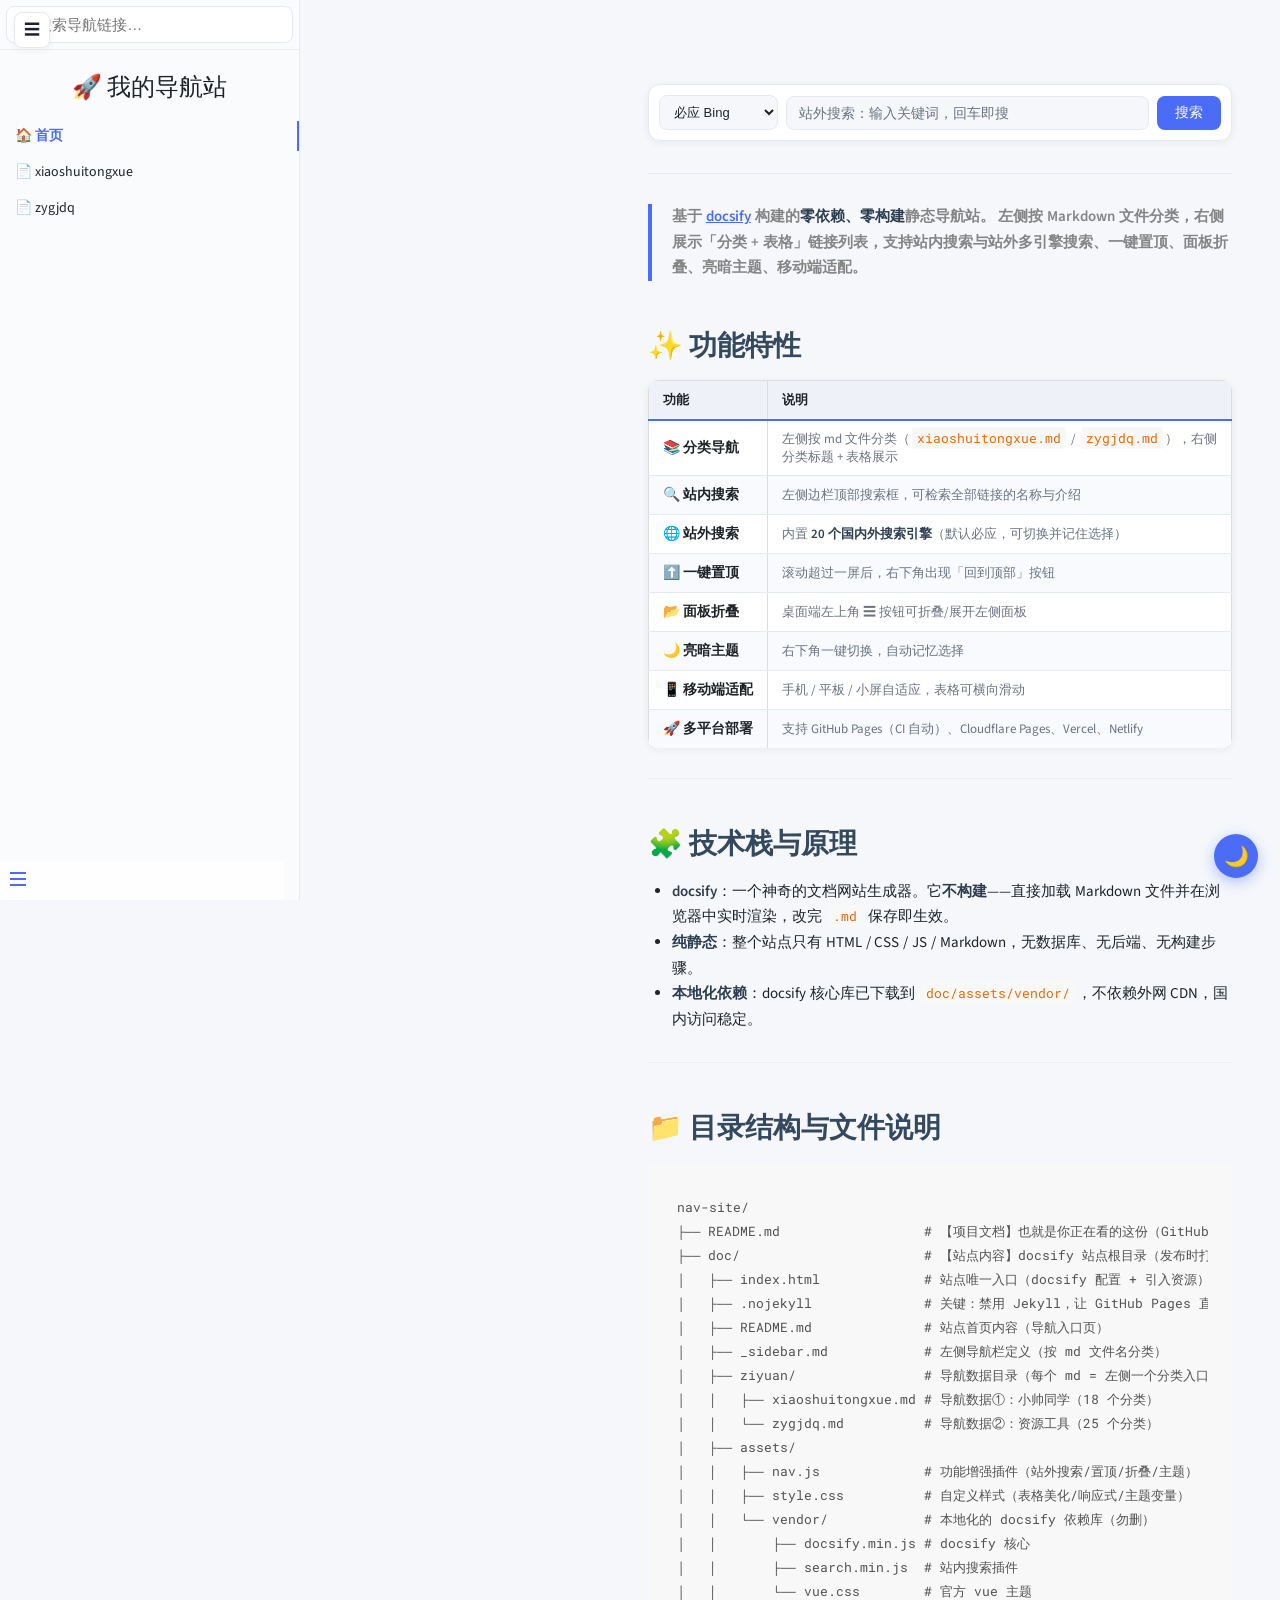
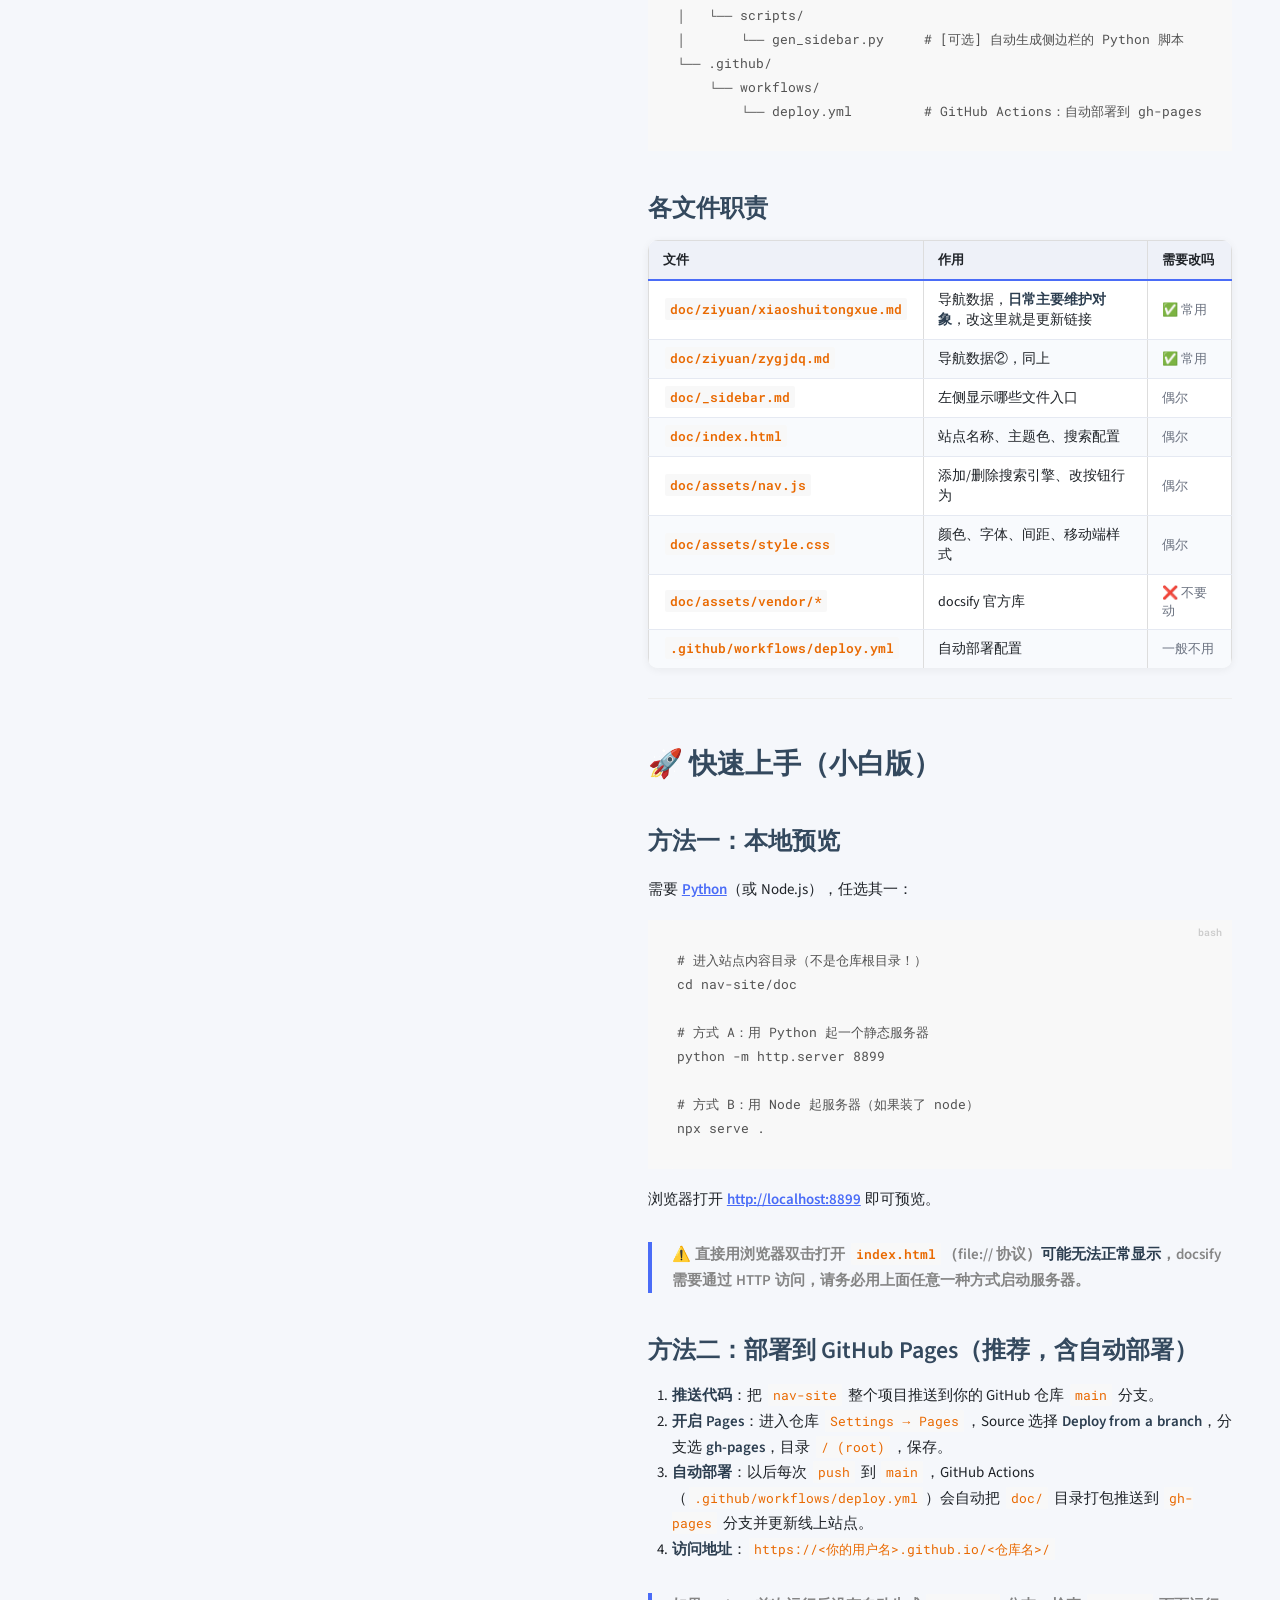
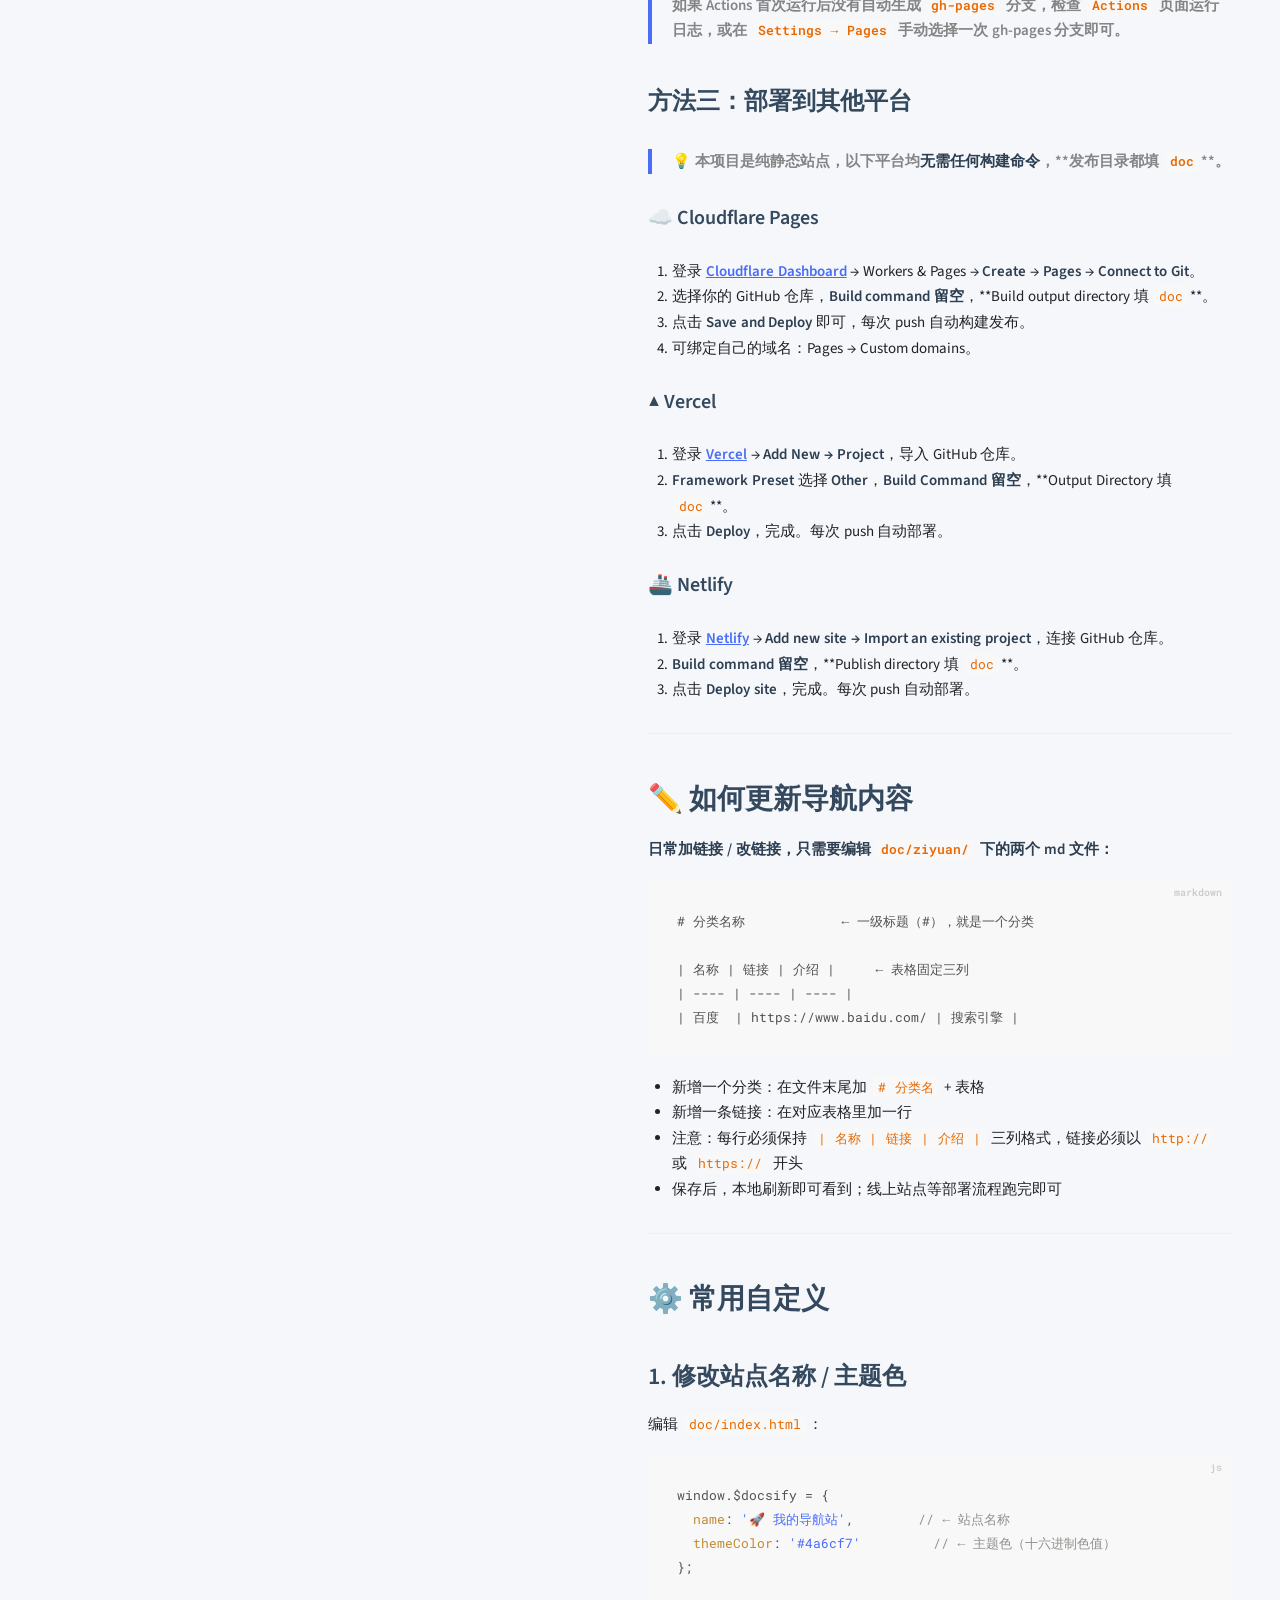
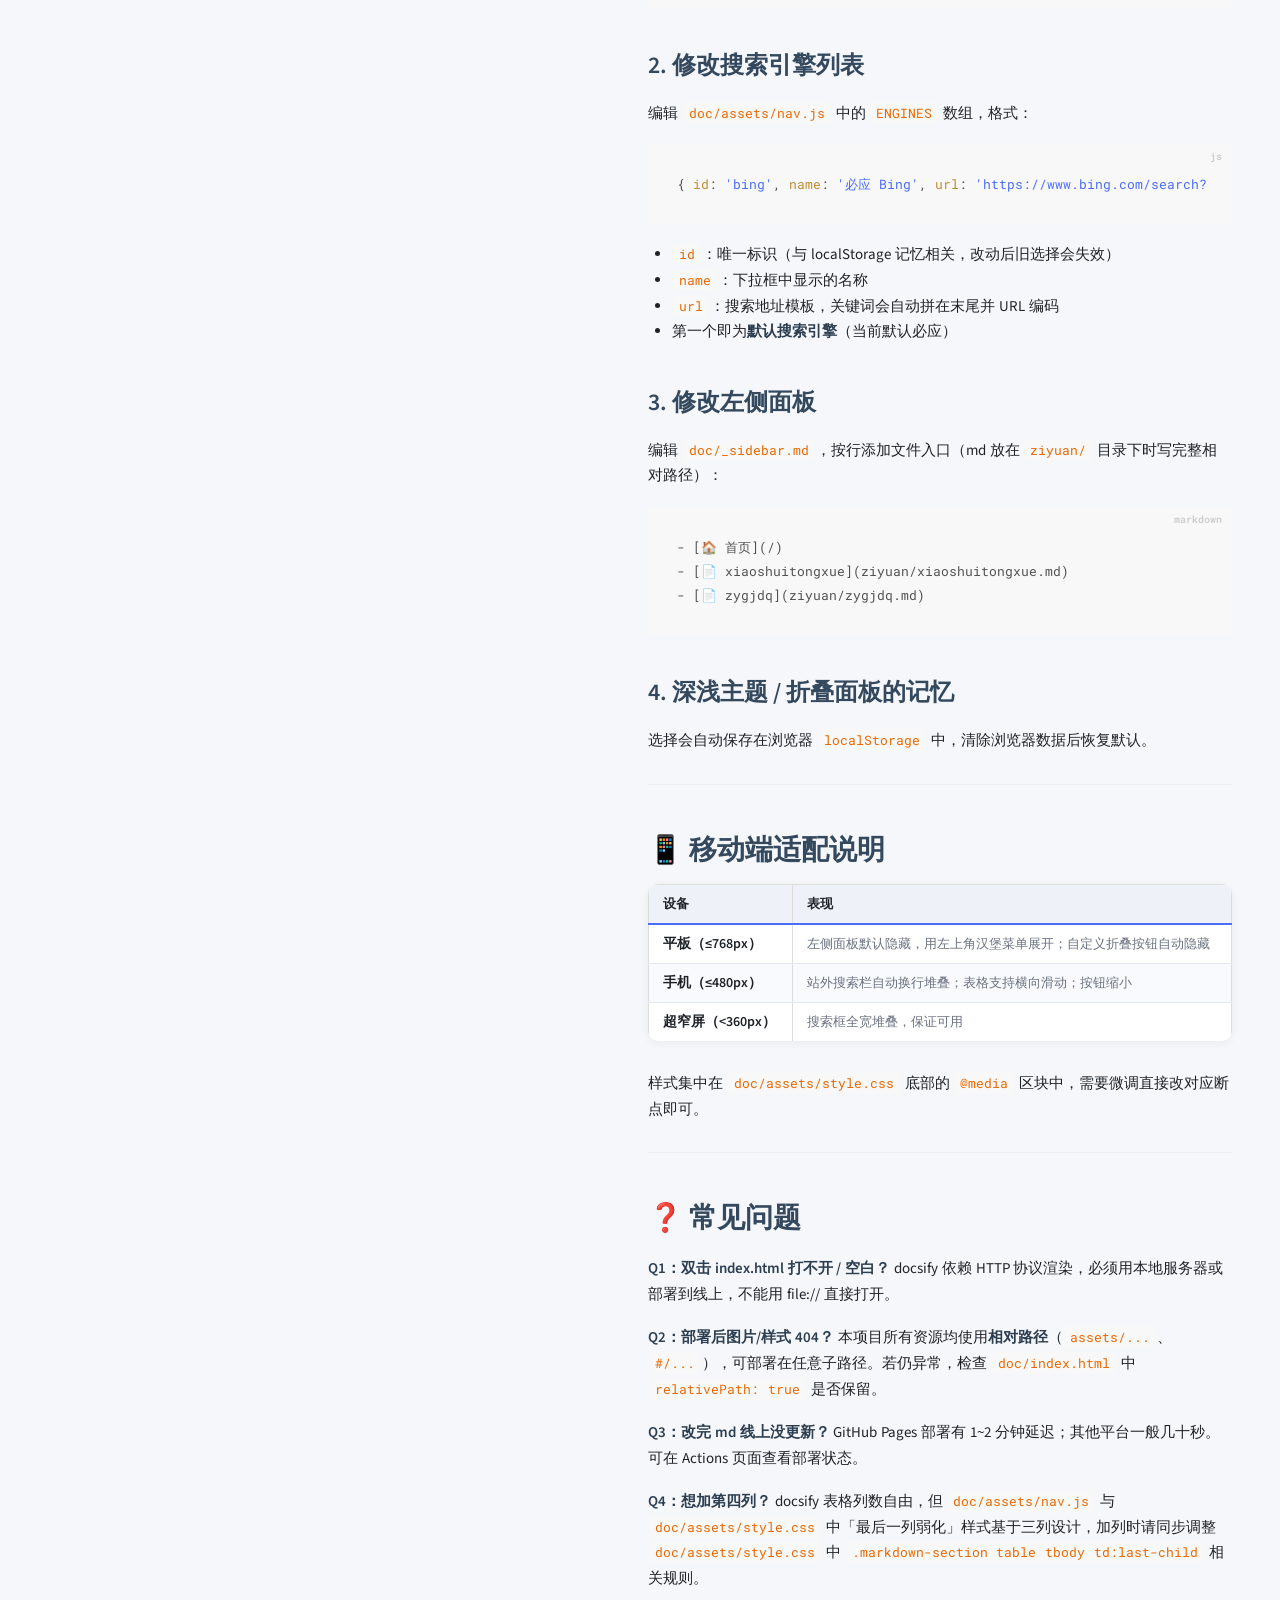
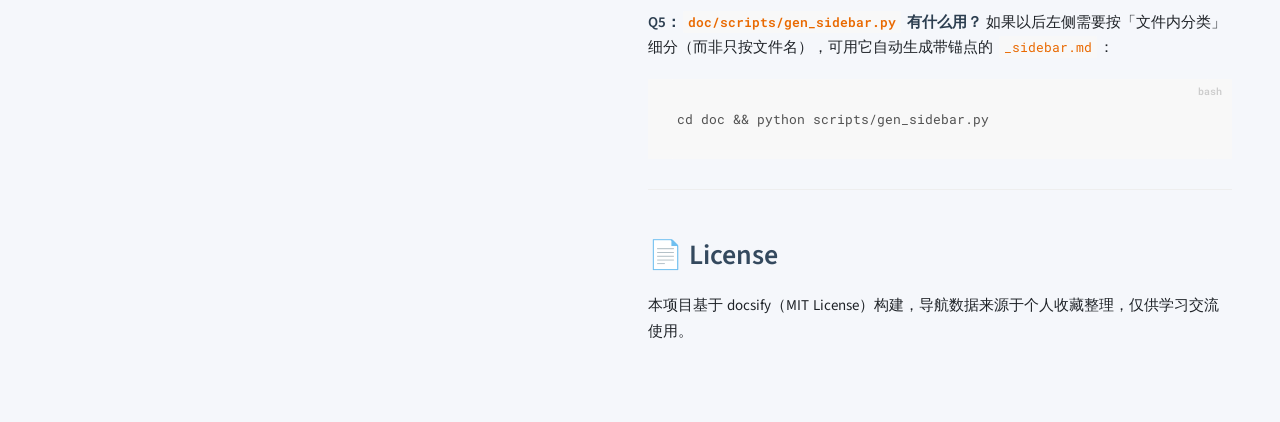
==== doc/index.html @ 4bfcdda1 "fix: relativePath 改为 false，修复侧栏链接在子目录页被叠加为 ziyuan/ziyuan 的路由 bug" ====
<!DOCTYPE html>
<html lang="zh-CN">
<head>
  <meta charset="UTF-8">
  <meta name="viewport" content="width=device-width, initial-scale=1.0">
  <meta name="description" content="我的导航站 - 聚合常用网站、工具、资源导航">
  <title>我的导航站</title>
  <!-- 主题（本地化，避免 CDN 网络问题） -->
  <link rel="stylesheet" href="assets/vendor/vue.css">
  <link rel="stylesheet" href="assets/style.css">
</head>
<body>
  <div id="app">加载中…</div>

  <script>
    window.$docsify = {
      // 站点信息
      name: '🚀 我的导航站',
      nameLink: '#/',
      maxLevel: 4,
      subMaxLevel: 0,
      sidebarDisplayLevel: 1,
      loadSidebar: true,
      auto2top: true,
      themeColor: '#4a6cf7',
      // 相对路径：false = 侧栏/正文里的相对链接始终基于站点根解析
      // （设为 true 会导致从子目录页再点链接时路径叠加，例如 ziyuan/ziyuan/...）
      relativePath: false,
      // 搜索
      search: {
        placeholder: '🔍 搜索导航链接…',
        noData: '没有找到相关链接',
        depth: 6,
        maxAge: 86400000,
        paths: 'auto',
        namespace: 'nav-search'
      },
      // 外链一律新窗口打开
      externalLinkTarget: '_blank',
      externalLinkRel: 'noopener'
    };
  </script>

  <!-- 导航增强插件：必须在 docsify 实例化之前注册 -->
  <script src="assets/nav.js"></script>

  <!-- docsify 核心（本地化） -->
  <script src="assets/vendor/docsify.min.js"></script>
  <!-- 插件 -->
  <script src="assets/vendor/search.min.js"></script>
</body>
</html>
---- doc/assets/vendor/vue.css ----
@import url("https://fonts.googleapis.com/css?family=Roboto+Mono|Source+Sans+Pro:300,400,600");*{-webkit-font-smoothing:antialiased;-webkit-overflow-scrolling:touch;-webkit-tap-highlight-color:rgba(0,0,0,0);-webkit-text-size-adjust:none;-webkit-touch-callout:none;box-sizing:border-box}body:not(.ready){overflow:hidden}body:not(.ready) .app-nav,body:not(.ready)>nav,body:not(.ready) [data-cloak]{display:none}div#app{font-size:30px;font-weight:lighter;margin:40vh auto;text-align:center}div#app:empty:before{content:"Loading..."}img.emoji{height:1.2em}img.emoji,span.emoji{vertical-align:middle}span.emoji{font-family:Apple Color Emoji,Segoe UI Emoji,Segoe UI Symbol,Noto Color Emoji;font-size:1.2em}.progress{background-color:#42b983;background-color:var(--theme-color,#42b983);height:2px;left:0;position:fixed;right:0;top:0;transition:width .2s,opacity .4s;width:0;z-index:999999}.search .search-keyword,.search a:hover{color:#42b983;color:var(--theme-color,#42b983)}.search .search-keyword{font-style:normal;font-weight:700}body,html{height:100%}body{-moz-osx-font-smoothing:grayscale;-webkit-font-smoothing:antialiased;color:#34495e;font-family:Source Sans Pro,Helvetica Neue,Arial,sans-serif;font-size:15px;letter-spacing:0;margin:0;overflow-x:hidden}img{max-width:100%}a[disabled]{cursor:not-allowed;opacity:.6}kbd{border:1px solid #ccc;border-radius:3px;display:inline-block;font-size:12px!important;line-height:12px;margin-bottom:3px;padding:3px 5px;vertical-align:middle}li input[type=checkbox]{margin:0 .2em .25em 0;vertical-align:middle}.app-nav{margin:25px 60px 0 0;position:absolute;right:0;text-align:right;z-index:10}.app-nav.no-badge{margin-right:25px}.app-nav p{margin:0}.app-nav>a{margin:0 1rem;padding:5px 0}.app-nav li,.app-nav ul{display:inline-block;list-style:none;margin:0}.app-nav a{color:inherit;font-size:16px;text-decoration:none;transition:color .3s}.app-nav a.active,.app-nav a:hover{color:#42b983;color:var(--theme-color,#42b983)}.app-nav a.active{border-bottom:2px solid #42b983;border-bottom:2px solid var(--theme-color,#42b983)}.app-nav li{display:inline-block;margin:0 1rem;padding:5px 0;position:relative;cursor:pointer}.app-nav li ul{background-color:#fff;border:1px solid;border-color:#ddd #ddd #ccc;border-radius:4px;box-sizing:border-box;display:none;max-height:calc(100vh - 61px);overflow-y:auto;padding:10px 0;position:absolute;right:-15px;text-align:left;top:100%;white-space:nowrap}.app-nav li ul li{display:block;font-size:14px;line-height:1rem;margin:8px 14px;white-space:nowrap}.app-nav li ul a{display:block;font-size:inherit;margin:0;padding:0}.app-nav li ul a.active{border-bottom:0}.app-nav li:hover ul{display:block}.github-corner{border-bottom:0;position:fixed;right:0;text-decoration:none;top:0;z-index:1}.github-corner:hover .octo-arm{animation:octocat-wave .56s ease-in-out}.github-corner svg{color:#fff;fill:#42b983;fill:var(--theme-color,#42b983);height:80px;width:80px}main{display:block;position:relative;width:100vw;height:100%;z-index:0}main.hidden{display:none}.anchor{display:inline-block;text-decoration:none;transition:all .3s}.anchor span{color:#34495e}.anchor:hover{text-decoration:underline}.sidebar{border-right:1px solid rgba(0,0,0,.07);overflow-y:auto;padding:40px 0 0;position:absolute;top:0;bottom:0;left:0;transition:transform .25s ease-out;width:300px;z-index:20}.sidebar>h1{margin:0 auto 1rem;font-size:1.5rem;font-weight:300;text-align:center}.sidebar>h1 a{color:inherit;text-decoration:none}.sidebar>h1 .app-nav{display:block;position:static}.sidebar .sidebar-nav{line-height:2em;padding-bottom:40px}.sidebar li.collapse .app-sub-sidebar{display:none}.sidebar ul{margin:0 0 0 15px;padding:0}.sidebar li>p{font-weight:700;margin:0}.sidebar ul,.sidebar ul li{list-style:none}.sidebar ul li a{border-bottom:none;display:block}.sidebar ul li ul{padding-left:20px}.sidebar::-webkit-scrollbar{width:4px}.sidebar::-webkit-scrollbar-thumb{background:transparent;border-radius:4px}.sidebar:hover::-webkit-scrollbar-thumb{background:hsla(0,0%,53.3%,.4)}.sidebar:hover::-webkit-scrollbar-track{background:hsla(0,0%,53.3%,.1)}.sidebar-toggle{background-color:transparent;background-color:hsla(0,0%,100%,.8);border:0;outline:none;padding:10px;position:absolute;bottom:0;left:0;text-align:center;transition:opacity .3s;width:284px;z-index:30;cursor:pointer}.sidebar-toggle:hover .sidebar-toggle-button{opacity:.4}.sidebar-toggle span{background-color:#42b983;background-color:var(--theme-color,#42b983);display:block;margin-bottom:4px;width:16px;height:2px}body.sticky .sidebar,body.sticky .sidebar-toggle{position:fixed}.content{padding-top:60px;position:absolute;top:0;right:0;bottom:0;left:300px;transition:left .25s ease}.markdown-section{margin:0 auto;max-width:80%;padding:30px 15px 40px;position:relative}.markdown-section>*{box-sizing:border-box;font-size:inherit}.markdown-section>:first-child{margin-top:0!important}.markdown-section hr{border:none;border-bottom:1px solid #eee;margin:2em 0}.markdown-section iframe{border:1px solid #eee;width:1px;min-width:100%}.markdown-section table{border-collapse:collapse;border-spacing:0;display:block;margin-bottom:1rem;overflow:auto;width:100%}.markdown-section th{font-weight:700}.markdown-section td,.markdown-section th{border:1px solid #ddd;padding:6px 13px}.markdown-section tr{border-top:1px solid #ccc}.markdown-section p.tip,.markdown-section tr:nth-child(2n){background-color:#f8f8f8}.markdown-section p.tip{border-bottom-right-radius:2px;border-left:4px solid #f66;border-top-right-radius:2px;margin:2em 0;padding:12px 24px 12px 30px;position:relative}.markdown-section p.tip:before{background-color:#f66;border-radius:100%;color:#fff;content:"!";font-family:Dosis,Source Sans Pro,Helvetica Neue,Arial,sans-serif;font-size:14px;font-weight:700;left:-12px;line-height:20px;position:absolute;height:20px;width:20px;text-align:center;top:14px}.markdown-section p.tip code{background-color:#efefef}.markdown-section p.tip em{color:#34495e}.markdown-section p.warn{background:rgba(66,185,131,.1);border-radius:2px;padding:1rem}.markdown-section ul.task-list>li{list-style-type:none}body.close .sidebar{transform:translateX(-300px)}body.close .sidebar-toggle{width:auto}body.close .content{left:0}@media print{.app-nav,.github-corner,.sidebar,.sidebar-toggle{display:none}}@media screen and (max-width:768px){.github-corner,.sidebar,.sidebar-toggle{position:fixed}.app-nav{margin-top:16px}.app-nav li ul{top:30px}main{height:auto;min-height:100vh;overflow-x:hidden}.sidebar{left:-300px;transition:transform .25s ease-out}.content{left:0;max-width:100vw;position:static;padding-top:20px;transition:transform .25s ease}.app-nav,.github-corner{transition:transform .25s ease-out}.sidebar-toggle{background-color:transparent;width:auto;padding:30px 30px 10px 10px}body.close .sidebar{transform:translateX(300px)}body.close .sidebar-toggle{background-color:hsla(0,0%,100%,.8);transition:background-color 1s;width:284px;padding:10px}body.close .content{transform:translateX(300px)}body.close .app-nav,body.close .github-corner{display:none}.github-corner:hover .octo-arm{animation:none}.github-corner .octo-arm{animation:octocat-wave .56s ease-in-out}}@keyframes octocat-wave{0%,to{transform:rotate(0)}20%,60%{transform:rotate(-25deg)}40%,80%{transform:rotate(10deg)}}section.cover{position:relative;align-items:center;background-position:50%;background-repeat:no-repeat;background-size:cover;min-height:100vh;width:100%;display:none}section.cover.show{display:flex}section.cover.has-mask .mask{background-color:#fff;opacity:.8;position:absolute;top:0;bottom:0;width:100%}section.cover .cover-main{flex:1;margin:0 16px;text-align:center;position:relative}section.cover a{color:inherit}section.cover a,section.cover a:hover{text-decoration:none}section.cover p{line-height:1.5rem;margin:1em 0}section.cover h1{color:inherit;font-size:2.5rem;font-weight:300;margin:.625rem 0 2.5rem;position:relative;text-align:center}section.cover h1 a{display:block}section.cover h1 small{bottom:-.4375rem;font-size:1rem;position:absolute}section.cover blockquote{font-size:1.5rem;text-align:center}section.cover ul{line-height:1.8;list-style-type:none;margin:1em auto;max-width:500px;padding:0}section.cover .cover-main>p:last-child a{border-radius:2rem;border:1px solid #42b983;border-color:var(--theme-color,#42b983);box-sizing:border-box;color:#42b983;color:var(--theme-color,#42b983);display:inline-block;font-size:1.05rem;letter-spacing:.1rem;margin:.5rem 1rem;padding:.75em 2rem;text-decoration:none;transition:all .15s ease}section.cover .cover-main>p:last-child a:last-child{background-color:#42b983;background-color:var(--theme-color,#42b983);color:#fff}section.cover .cover-main>p:last-child a:last-child:hover{color:inherit;opacity:.8}section.cover .cover-main>p:last-child a:hover{color:inherit}section.cover blockquote>p>a{border-bottom:2px solid #42b983;border-bottom:2px solid var(--theme-color,#42b983);transition:color .3s}section.cover blockquote>p>a:hover{color:#42b983;color:var(--theme-color,#42b983)}.sidebar,body{background-color:#fff}.sidebar{color:#364149}.sidebar li{margin:6px 0}.sidebar ul li a{color:#505d6b;font-size:14px;font-weight:400;overflow:hidden;text-decoration:none;text-overflow:ellipsis;white-space:nowrap}.sidebar ul li a:hover{text-decoration:underline}.sidebar ul li ul{padding:0}.sidebar ul li.active>a{border-right:2px solid;color:#42b983;color:var(--theme-color,#42b983);font-weight:600}.app-sub-sidebar li:before{content:"-";padding-right:4px;float:left}.markdown-section h1,.markdown-section h2,.markdown-section h3,.markdown-section h4,.markdown-section strong{color:#2c3e50;font-weight:600}.markdown-section a{color:#42b983;color:var(--theme-color,#42b983);font-weight:600}.markdown-section h1{font-size:2rem;margin:0 0 1rem}.markdown-section h2{font-size:1.75rem;margin:45px 0 .8rem}.markdown-section h3{font-size:1.5rem;margin:40px 0 .6rem}.markdown-section h4{font-size:1.25rem}.markdown-section h5{font-size:1rem}.markdown-section h6{color:#777;font-size:1rem}.markdown-section figure,.markdown-section p{margin:1.2em 0}.markdown-section ol,.markdown-section p,.markdown-section ul{line-height:1.6rem;word-spacing:.05rem}.markdown-section ol,.markdown-section ul{padding-left:1.5rem}.markdown-section blockquote{border-left:4px solid #42b983;border-left:4px solid var(--theme-color,#42b983);color:#858585;margin:2em 0;padding-left:20px}.markdown-section blockquote p{font-weight:600;margin-left:0}.markdown-section iframe{margin:1em 0}.markdown-section em{color:#7f8c8d}.markdown-section code,.markdown-section output:after,.markdown-section pre{font-family:Roboto Mono,Monaco,courier,monospace}.markdown-section code,.markdown-section pre{background-color:#f8f8f8}.markdown-section output,.markdown-section pre{margin:1.2em 0;position:relative}.markdown-section output,.markdown-section pre>code{border-radius:2px;display:block}.markdown-section output:after,.markdown-section pre>code{-moz-osx-font-smoothing:initial;-webkit-font-smoothing:initial}.markdown-section code{border-radius:2px;color:#e96900;margin:0 2px;padding:3px 5px;white-space:pre-wrap}.markdown-section>:not(h1):not(h2):not(h3):not(h4):not(h5):not(h6) code{font-size:.8rem}.markdown-section pre{padding:0 1.4rem;line-height:1.5rem;overflow:auto;word-wrap:normal}.markdown-section pre>code{color:#525252;font-size:.8rem;padding:2.2em 5px;line-height:inherit;margin:0 2px;max-width:inherit;overflow:inherit;white-space:inherit}.markdown-section output{padding:1.7rem 1.4rem;border:1px dotted #ccc}.markdown-section output>:first-child{margin-top:0}.markdown-section output>:last-child{margin-bottom:0}.markdown-section code:after,.markdown-section code:before,.markdown-section output:after,.markdown-section output:before{letter-spacing:.05rem}.markdown-section output:after,.markdown-section pre:after{color:#ccc;font-size:.6rem;font-weight:600;height:15px;line-height:15px;padding:5px 10px 0;position:absolute;right:0;text-align:right;top:0;content:attr(data-lang)}.token.cdata,.token.comment,.token.doctype,.token.prolog{color:#8e908c}.token.namespace{opacity:.7}.token.boolean,.token.number{color:#c76b29}.token.punctuation{color:#525252}.token.property{color:#c08b30}.token.tag{color:#2973b7}.token.string{color:#42b983;color:var(--theme-color,#42b983)}.token.selector{color:#6679cc}.token.attr-name{color:#2973b7}.language-css .token.string,.style .token.string,.token.entity,.token.url{color:#22a2c9}.token.attr-value,.token.control,.token.directive,.token.unit{color:#42b983;color:var(--theme-color,#42b983)}.token.function,.token.keyword{color:#e96900}.token.atrule,.token.regex,.token.statement{color:#22a2c9}.token.placeholder,.token.variable{color:#3d8fd1}.token.deleted{text-decoration:line-through}.token.inserted{border-bottom:1px dotted #202746;text-decoration:none}.token.italic{font-style:italic}.token.bold,.token.important{font-weight:700}.token.important{color:#c94922}.token.entity{cursor:help}code .token{-moz-osx-font-smoothing:initial;-webkit-font-smoothing:initial;min-height:1.5rem;position:relative;left:auto}
---- doc/assets/style.css ----
/* ============================================
 * 我的导航站 - 自定义样式
 * 覆盖 docsify vue 主题：表格美化 / 站外搜索栏 / 置顶按钮 /
 * 侧边栏折叠 / 分类标题 / 亮暗主题 / 移动端适配
 * ============================================ */

/* ---------- 主题变量 ---------- */
:root {
  --nav-bg: #f5f7fb;
  --nav-card-bg: #ffffff;
  --nav-card-border: #e5e9f2;
  --nav-text: #1f2328;
  --nav-muted: #6b7280;
  --nav-accent: #4a6cf7;
  --nav-accent-soft: rgba(74, 108, 247, 0.08);
  --nav-head-bg: #eef1f8;
  --nav-stripe: #f8fafd;
  --nav-shadow: 0 2px 8px rgba(31, 35, 40, 0.06);
  --nav-sidebar-bg: #fafbfd;
  --sidebar-width: 300px;
}

body.nav-dark {
  --nav-bg: #101218;
  --nav-card-bg: #1a1e29;
  --nav-card-border: #2a3040;
  --nav-text: #e6e8ee;
  --nav-muted: #9aa1b2;
  --nav-accent: #6d8bff;
  --nav-accent-soft: rgba(109, 139, 255, 0.12);
  --nav-head-bg: #232838;
  --nav-stripe: #161a24;
  --nav-shadow: 0 2px 8px rgba(0, 0, 0, 0.3);
  --nav-sidebar-bg: #12141c;
}

/* ---------- 全局背景 ---------- */
body {
  background: var(--nav-bg);
  color: var(--nav-text);
  transition: background 0.25s ease, color 0.25s ease;
}
.sidebar {
  background: var(--nav-sidebar-bg);
  border-right: 1px solid var(--nav-card-border);
  width: var(--sidebar-width);
  transition: transform 0.25s ease;
}
.sidebar .app-name-link,
.sidebar ul li a,
.sidebar ul li a:hover {
  color: var(--nav-text);
}
.sidebar ul li a.active {
  color: var(--nav-accent);
  border-right: 2px solid var(--nav-accent);
  background: var(--nav-accent-soft);
}

/* ---------- 侧边栏折叠（桌面端） ---------- */
body.nav-sb-closed .sidebar {
  transform: translateX(-100%);
}
body.nav-sb-closed .content {
  margin-left: 0 !important;
}
/* 折叠后内容区平滑过渡 */
.content {
  margin-left: var(--sidebar-width);
  transition: margin-left 0.25s ease;
}

/* ---------- 侧边栏折叠按钮（左上角悬浮） ---------- */
.sb-toggle {
  position: fixed;
  left: 14px;
  top: 12px;
  z-index: 1002;
  width: 36px;
  height: 36px;
  border: 1px solid var(--nav-card-border);
  border-radius: 8px;
  font-size: 16px;
  line-height: 1;
  cursor: pointer;
  background: var(--nav-card-bg);
  color: var(--nav-text);
  box-shadow: var(--nav-shadow);
  transition: background 0.18s ease, color 0.18s ease;
  display: flex;
  align-items: center;
  justify-content: center;
}
.sb-toggle:hover {
  background: var(--nav-accent);
  color: #fff;
}
/* 折叠时按钮贴到内容区左上角 */
body.nav-sb-closed .sb-toggle {
  left: 14px;
}

/* ---------- 内容区宽度 ---------- */
.markdown-section {
  max-width: 1100px !important;
  padding: 24px 48px 60px !important;
}
@media (max-width: 768px) {
  .markdown-section {
    padding: 70px 16px 60px !important;
  }
}

/* ---------- 站外搜索栏 ---------- */
.web-search {
  display: flex;
  gap: 8px;
  align-items: center;
  padding: 10px;
  margin: 0 0 22px;
  background: var(--nav-card-bg);
  border: 1px solid var(--nav-card-border);
  border-radius: 12px;
  box-shadow: var(--nav-shadow);
}
.ws-engine {
  flex: 0 0 auto;
  min-width: 110px;
  padding: 8px 10px;
  border: 1px solid var(--nav-card-border);
  border-radius: 8px;
  background: var(--nav-bg);
  color: var(--nav-text);
  font-size: 13px;
  cursor: pointer;
  outline: none;
}
.ws-engine:focus {
  border-color: var(--nav-accent);
}
.ws-input {
  flex: 1 1 auto;
  min-width: 0;
  padding: 8px 12px;
  border: 1px solid var(--nav-card-border);
  border-radius: 8px;
  background: var(--nav-bg);
  color: var(--nav-text);
  font-size: 14px;
  outline: none;
}
.ws-input::placeholder {
  color: var(--nav-muted);
}
.ws-input:focus {
  border-color: var(--nav-accent);
  box-shadow: 0 0 0 2px var(--nav-accent-soft);
}
.ws-btn {
  flex: 0 0 auto;
  padding: 8px 18px;
  border: none;
  border-radius: 8px;
  background: var(--nav-accent);
  color: #fff;
  font-size: 14px;
  cursor: pointer;
  transition: opacity 0.18s ease;
}
.ws-btn:hover {
  opacity: 0.88;
}

/* ---------- 悬浮按钮（置顶 + 主题） ---------- */
.fab-btn {
  position: fixed;
  right: 22px;
  z-index: 1000;
  width: 44px;
  height: 44px;
  border: none;
  border-radius: 50%;
  font-size: 20px;
  cursor: pointer;
  background: var(--nav-accent);
  color: #fff;
  box-shadow: 0 4px 14px rgba(74, 108, 247, 0.4);
  transition: transform 0.18s ease, box-shadow 0.18s ease, opacity 0.2s ease;
  display: flex;
  align-items: center;
  justify-content: center;
}
.fab-btn:hover {
  transform: scale(1.08);
}
/* 置顶按钮：滚动后才显示 */
.top-btn {
  bottom: 78px;
  opacity: 0;
  pointer-events: none;
  font-weight: 700;
}
.top-btn.show {
  opacity: 1;
  pointer-events: auto;
}
/* 主题按钮 */
.theme-toggle {
  bottom: 22px;
}

/* ---------- 分类标题 ---------- */
.cat-heading {
  position: relative;
  padding-left: 14px;
  margin-top: 44px;
  font-size: 1.4em;
  color: var(--nav-text);
  border-bottom: 1px solid var(--nav-card-border);
  padding-bottom: 10px;
}
.cat-heading:first-of-type {
  margin-top: 8px;
}
.cat-heading::before {
  content: '';
  position: absolute;
  left: 0;
  top: 6px;
  bottom: 14px;
  width: 4px;
  border-radius: 2px;
  background: var(--nav-accent);
}
.cat-heading .anchor {
  display: none;
}

/* ---------- 表格美化 ---------- */
.markdown-section table {
  display: table;
  width: 100%;
  border-collapse: collapse;
  border-radius: 10px;
  overflow: hidden;
  box-shadow: var(--nav-shadow);
  margin: 14px 0 30px;
  background: var(--nav-card-bg);
}
.markdown-section table thead th {
  background: var(--nav-head-bg);
  color: var(--nav-text);
  font-weight: 600;
  font-size: 13px;
  text-align: left;
  padding: 10px 14px;
  border-bottom: 2px solid var(--nav-accent);
  white-space: nowrap;
}
.markdown-section table tbody tr {
  transition: background 0.15s ease;
}
.markdown-section table tbody tr:nth-child(even) {
  background: var(--nav-stripe);
}
.markdown-section table tbody tr:hover {
  background: var(--nav-accent-soft);
}
.markdown-section table tbody td {
  padding: 9px 14px;
  font-size: 14px;
  color: var(--nav-text);
  border-bottom: 1px solid var(--nav-card-border);
  vertical-align: middle;
}
.markdown-section table tbody tr:last-child td {
  border-bottom: none;
}
.markdown-section table tbody td:first-child {
  font-weight: 600;
  white-space: nowrap;
}
.markdown-section table tbody td a {
  color: var(--nav-accent);
  text-decoration: none;
  word-break: break-all;
}
.markdown-section table tbody td a:hover {
  text-decoration: underline;
}
.markdown-section table tbody td:last-child {
  color: var(--nav-muted);
  font-size: 13px;
}

/* ---------- 搜索框主题适配 ---------- */
.search input {
  background: var(--nav-card-bg) !important;
  color: var(--nav-text) !important;
  border: 1px solid var(--nav-card-border) !important;
  border-radius: 8px !important;
}
.search .search-keyword {
  color: var(--nav-accent) !important;
}
.search p {
  color: var(--nav-text) !important;
}

/* ============================================
 * 移动端适配（平板 / 手机 / 小屏）
 * ============================================ */

/* 平板及以下：隐藏自定义折叠按钮，使用 docsify 自带菜单 */
@media (max-width: 768px) {
  .sb-toggle {
    display: none;
  }
  /* 确保 docsify 自带汉堡菜单可见 */
  .sidebar-toggle {
    display: flex !important;
    align-items: center;
    justify-content: center;
    z-index: 1002;
  }
  body.nav-sb-closed .content {
    margin-left: 0 !important;
  }
  .content {
    margin-left: 0 !important;
  }
  .sidebar {
    width: 260px !important;
  }
  /* 站外搜索栏紧凑布局 */
  .web-search {
    flex-wrap: wrap;
    padding: 8px;
  }
  .ws-engine {
    min-width: 96px;
    flex: 1 1 40%;
  }
  .ws-input {
    flex: 1 1 100%;
    order: 3;
  }
  .ws-btn {
    flex: 1 1 40%;
  }
  /* 表格允许横向滚动 */
  .markdown-section table {
    display: block;
    overflow-x: auto;
    white-space: nowrap;
    -webkit-overflow-scrolling: touch;
  }
}

/* 手机小屏 */
@media (max-width: 480px) {
  .fab-btn {
    width: 40px;
    height: 40px;
    font-size: 18px;
    right: 14px;
  }
  .top-btn {
    bottom: 68px;
  }
  .theme-toggle {
    bottom: 16px;
  }
  .markdown-section {
    padding: 64px 12px 60px !important;
  }
  .cat-heading {
    font-size: 1.2em;
    margin-top: 32px;
  }
  .markdown-section table tbody td,
  .markdown-section table thead th {
    padding: 8px 10px;
    font-size: 13px;
  }
}

/* 超窄屏（<360px）额外保护 */
@media (max-width: 359px) {
  .ws-engine {
    flex: 1 1 100%;
  }
  .ws-btn {
    flex: 1 1 100%;
  }
}
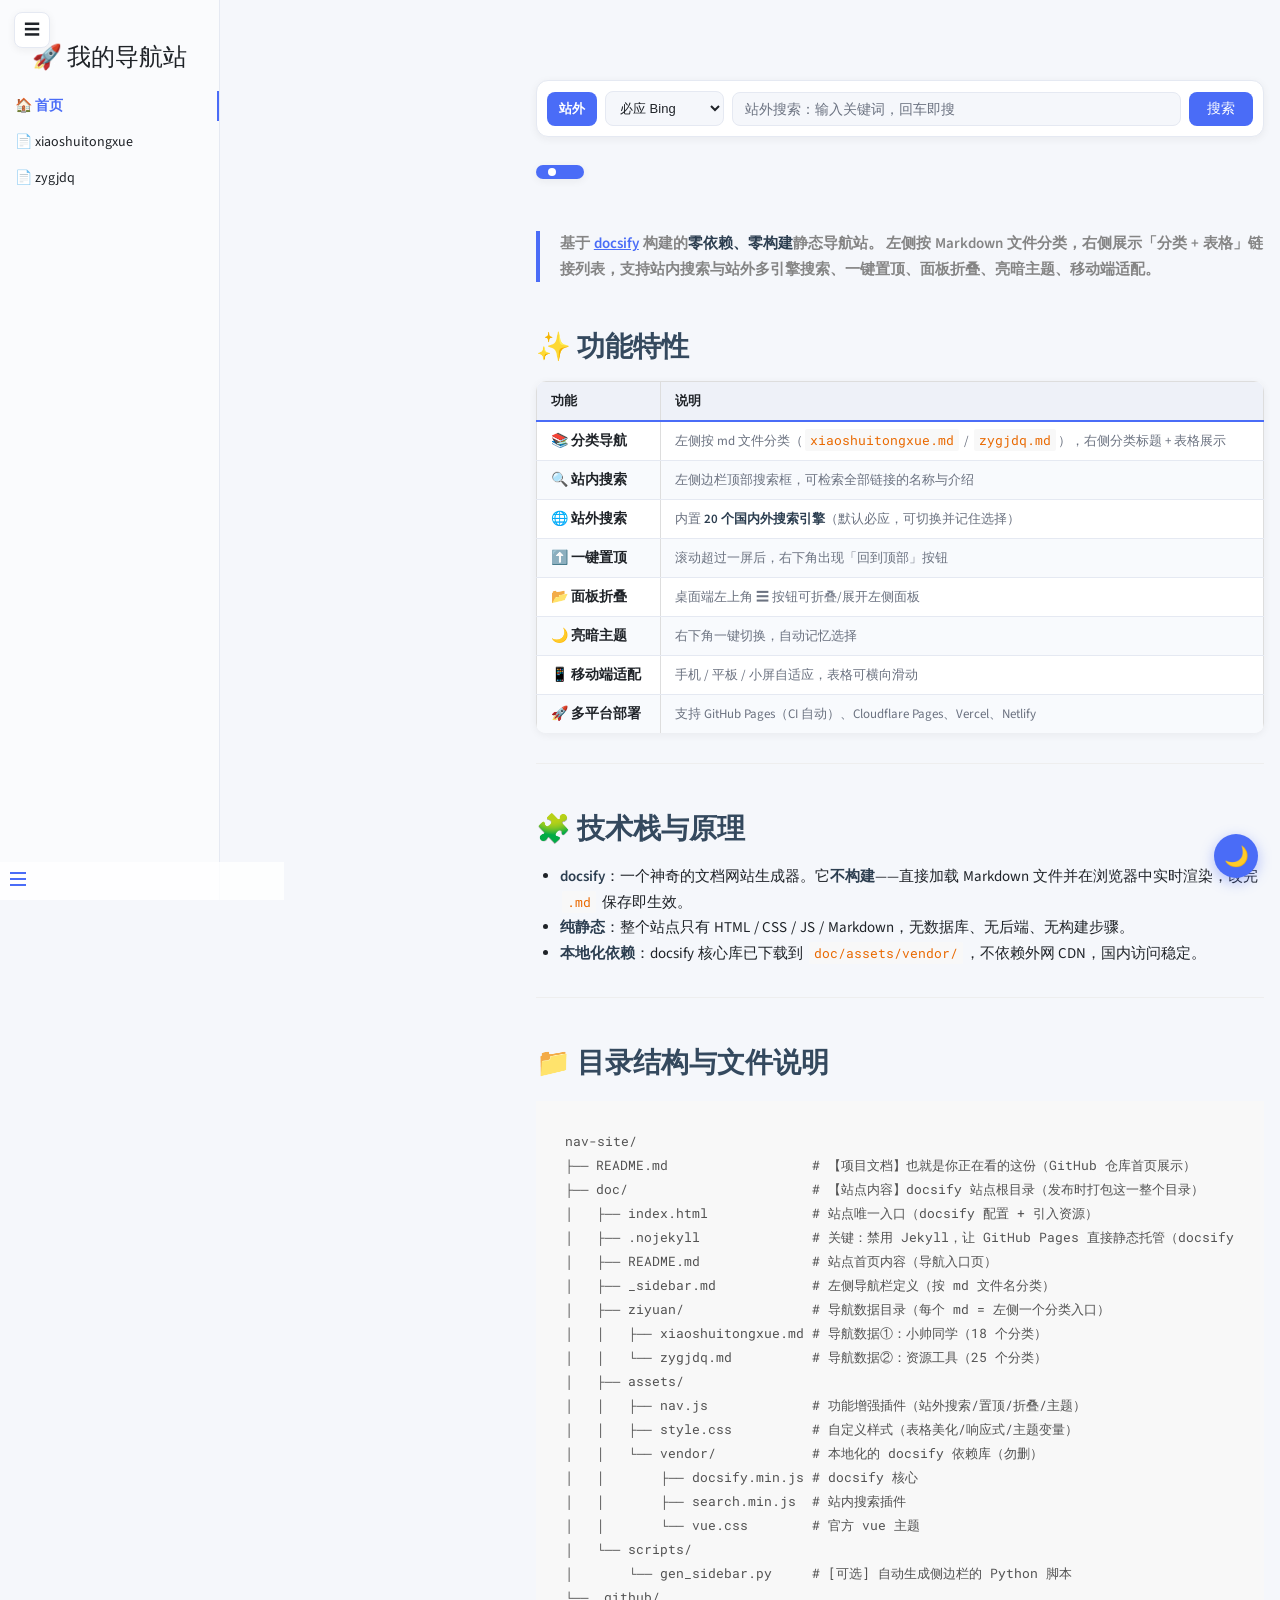
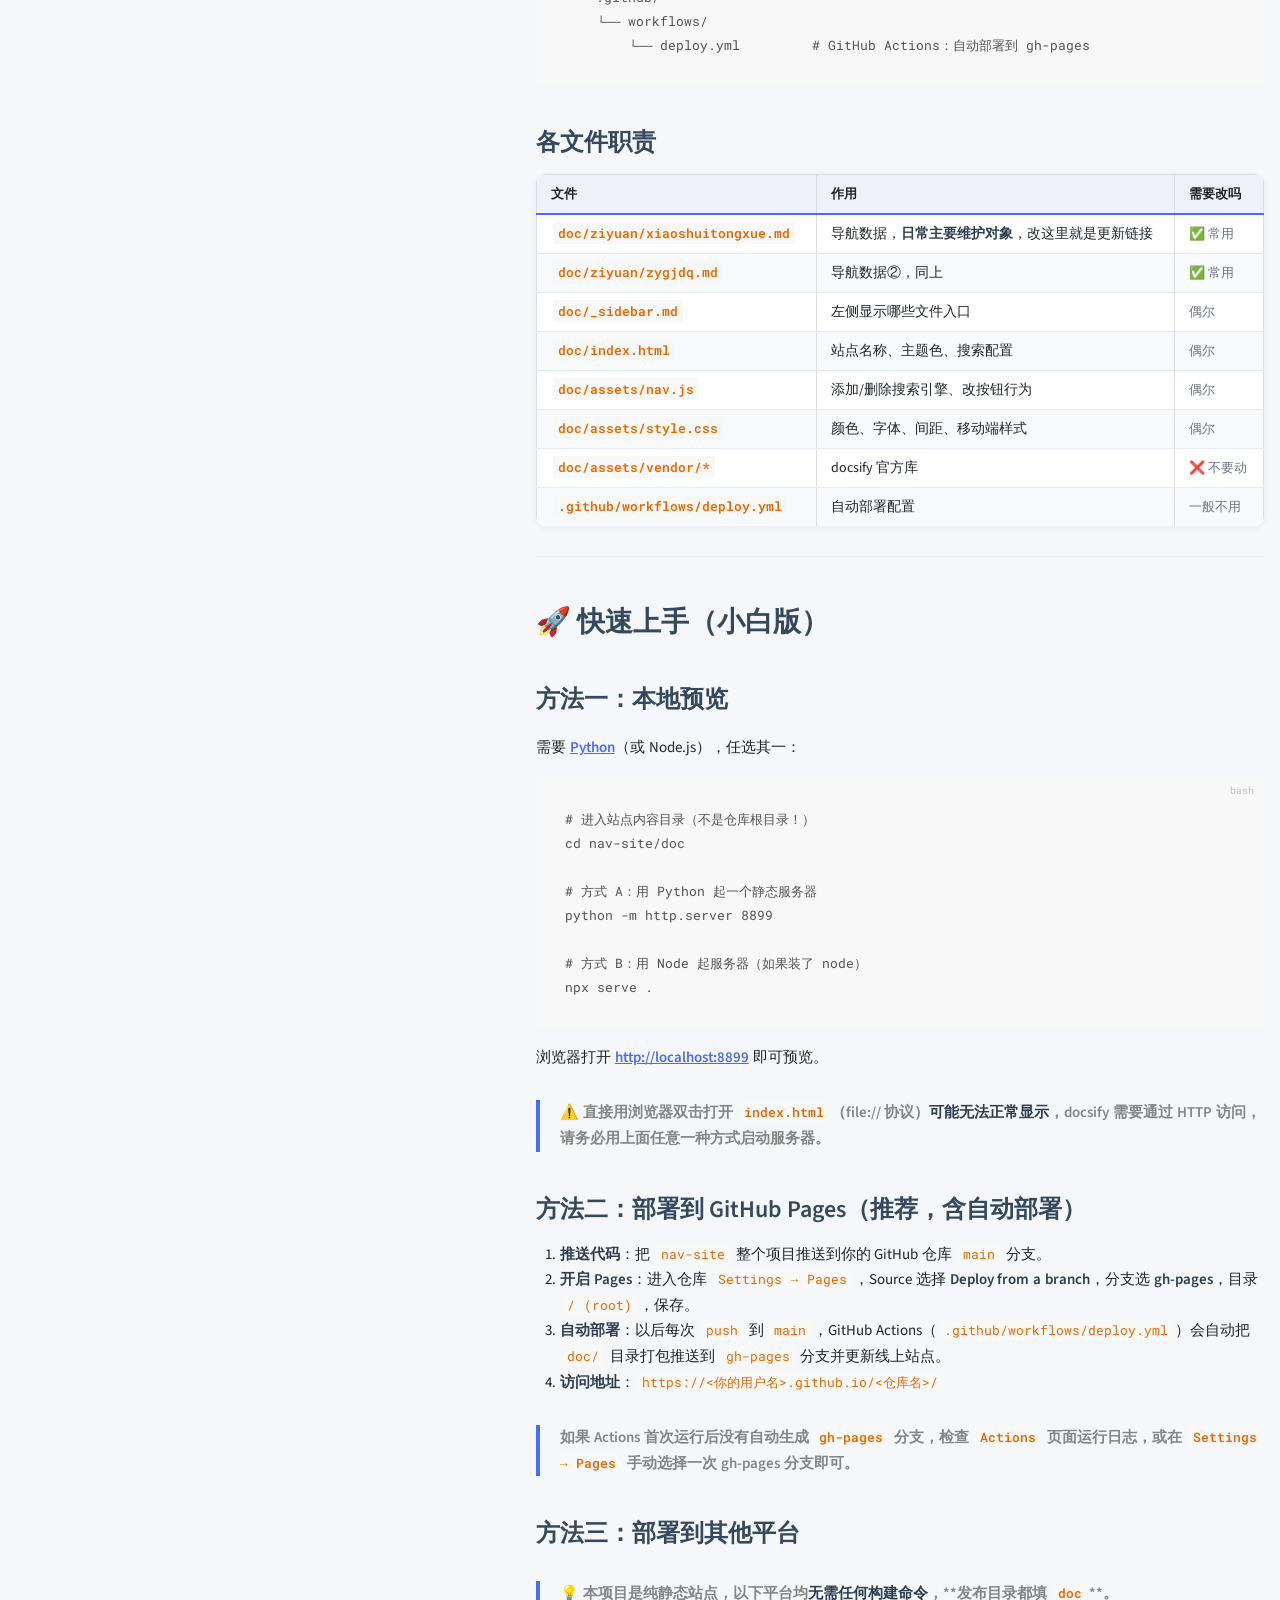
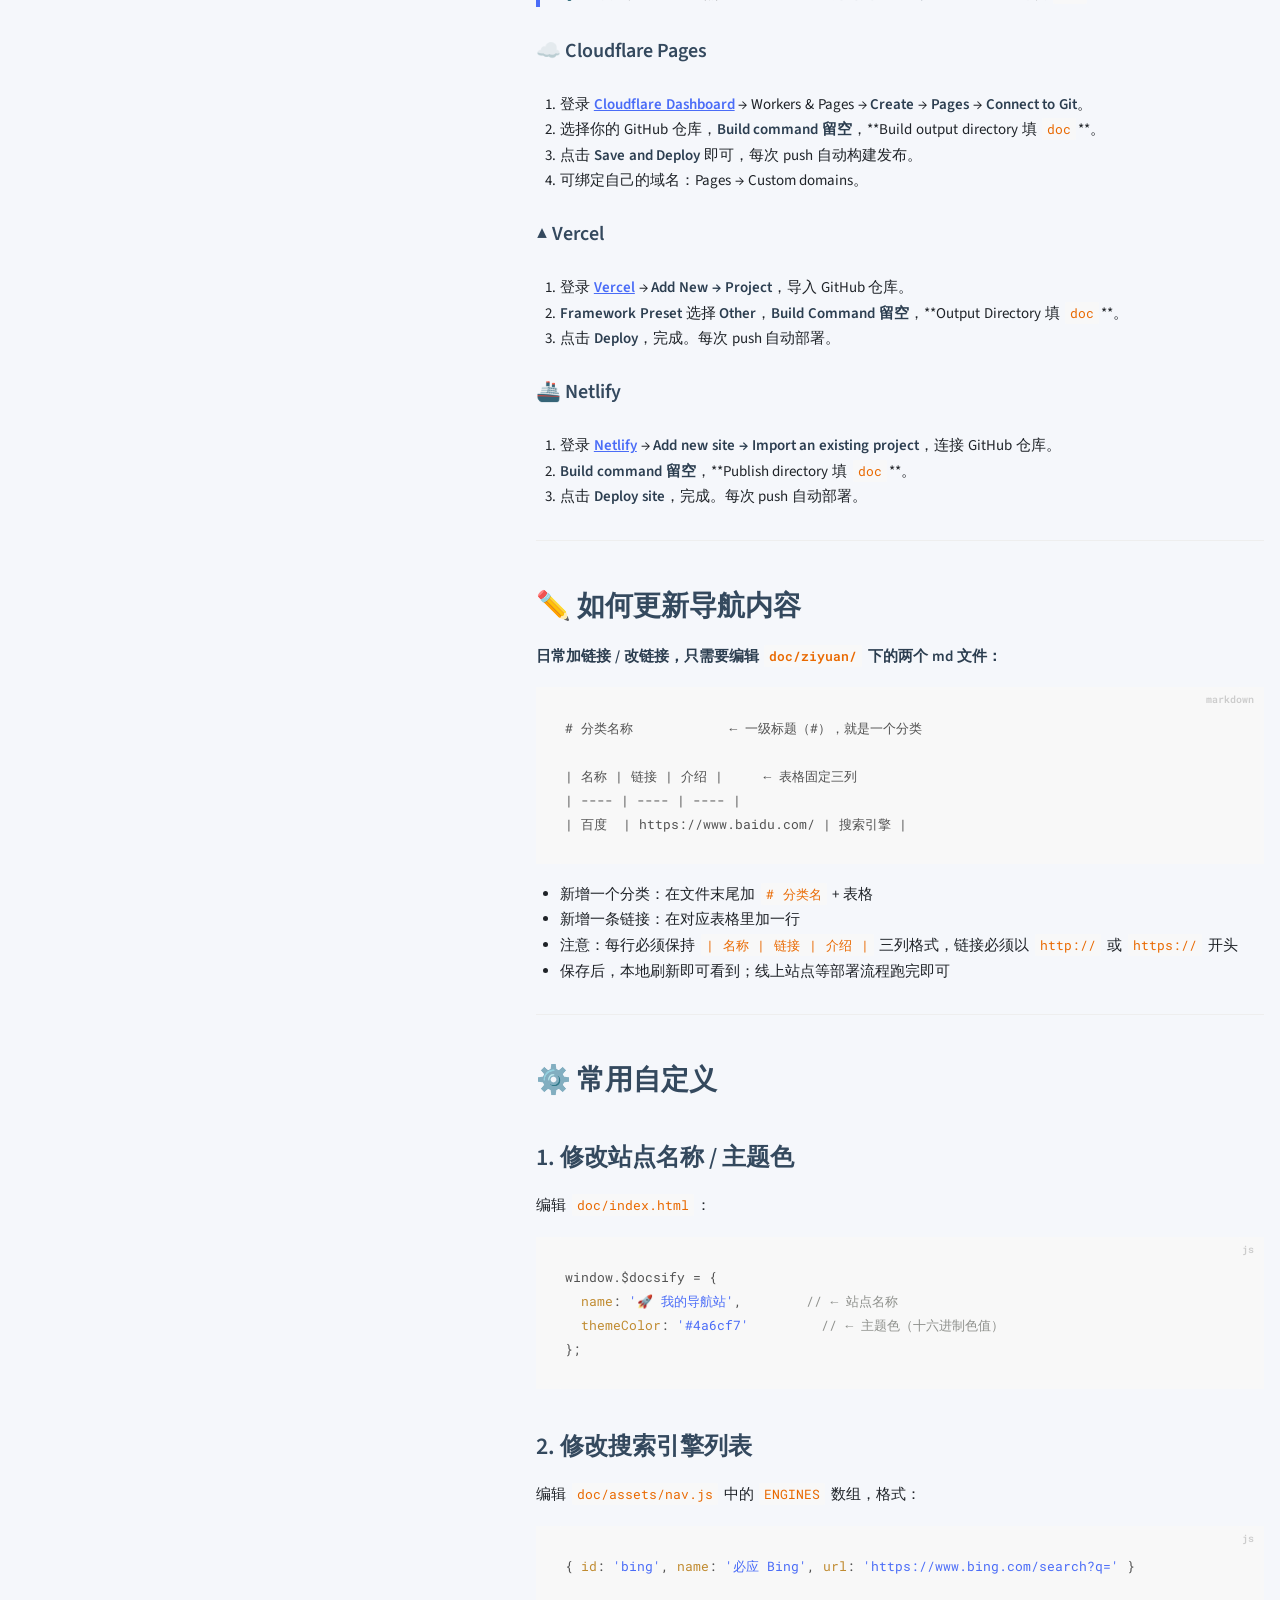
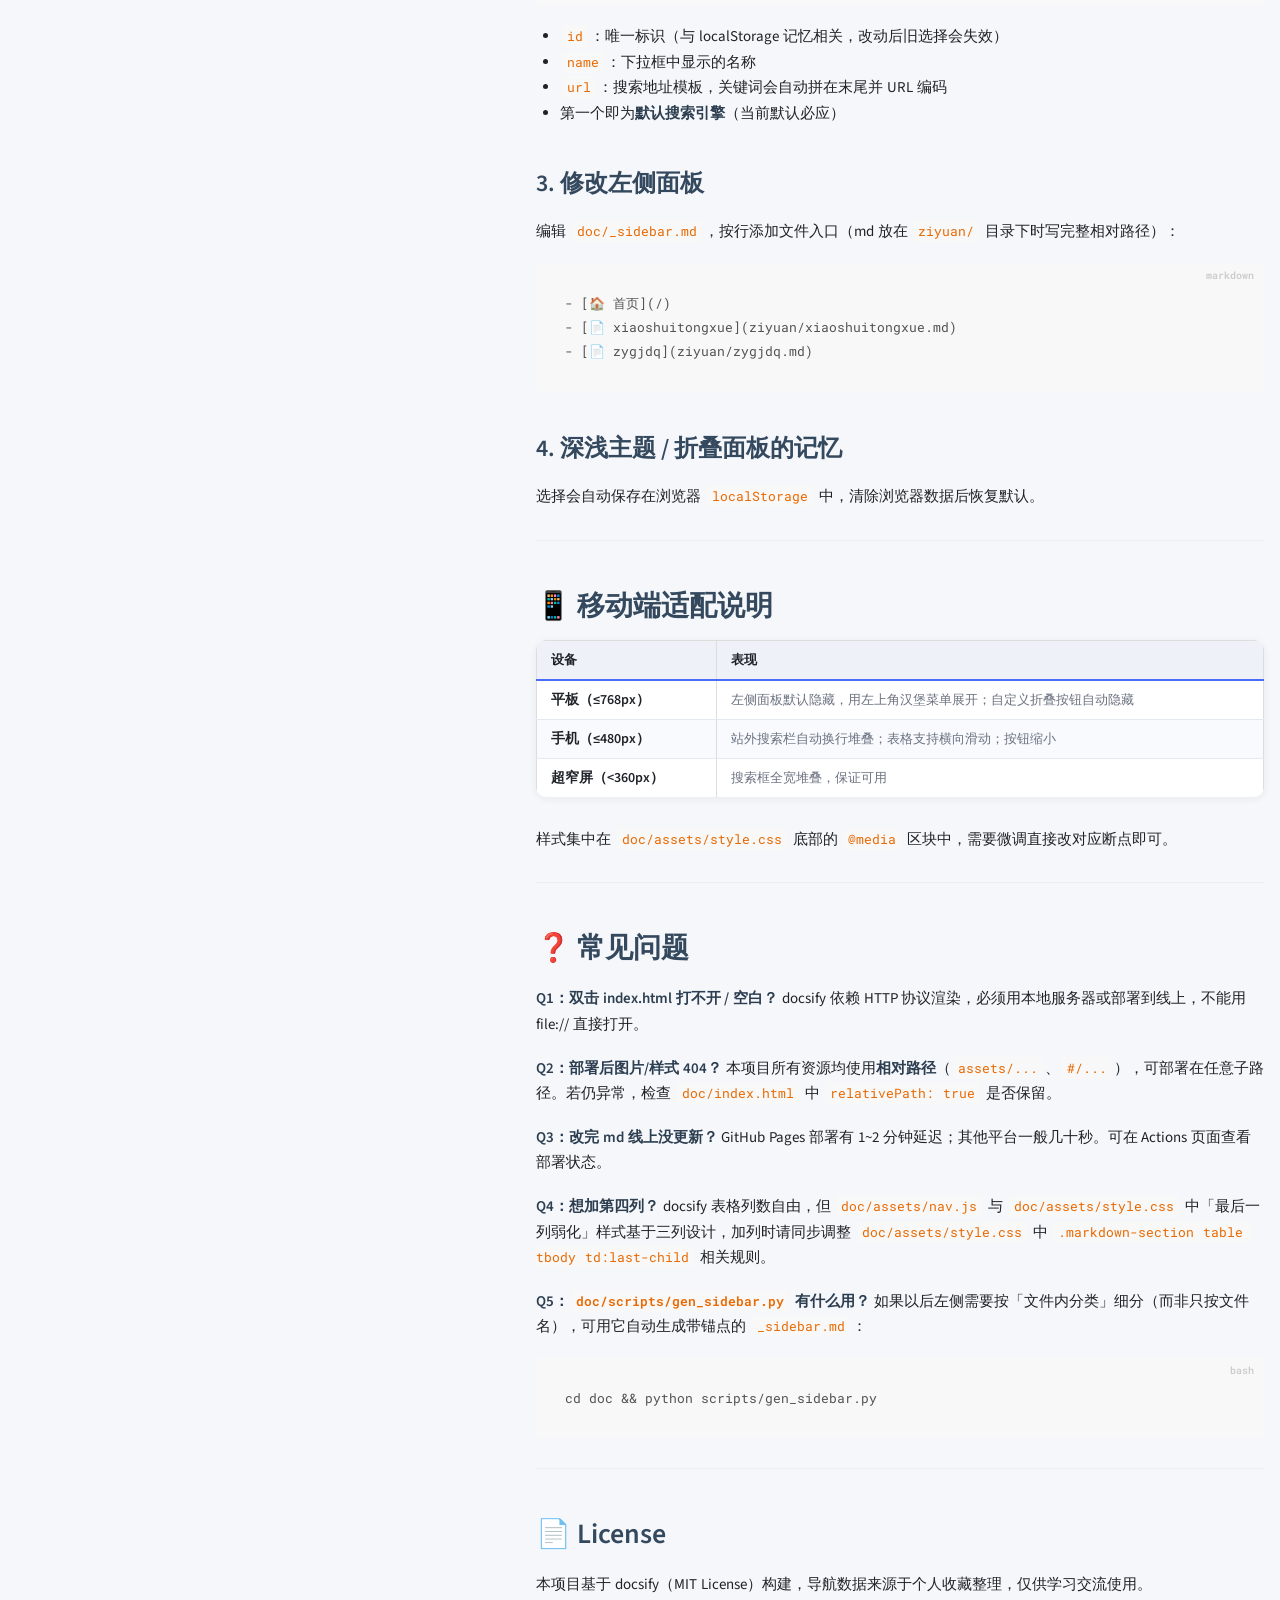
==== commit 4bc462c0: "feat: 合并站内/站外为统一搜索栏；移除 docsify 侧栏搜索框（避免被折叠图标遮挡）；收紧侧栏与内容间距；分类标题改为醒目徽标" ====
--- a/doc/index.html
+++ b/doc/index.html
@@ -26,15 +26,9 @@
       // 相对路径：false = 侧栏/正文里的相对链接始终基于站点根解析
       // （设为 true 会导致从子目录页再点链接时路径叠加，例如 ziyuan/ziyuan/...）
       relativePath: false,
-      // 搜索
-      search: {
-        placeholder: '🔍 搜索导航链接…',
-        noData: '没有找到相关链接',
-        depth: 6,
-        maxAge: 86400000,
-        paths: 'auto',
-        namespace: 'nav-search'
-      },
+      // 搜索：禁用 docsify 自带侧栏搜索框（会与折叠图标重叠）
+      // 站内/站外统一搜索栏由 assets/nav.js 注入到内容顶部
+      search: false,
       // 外链一律新窗口打开
       externalLinkTarget: '_blank',
       externalLinkRel: 'noopener'
@@ -46,7 +40,6 @@
 
   <!-- docsify 核心（本地化） -->
   <script src="assets/vendor/docsify.min.js"></script>
-  <!-- 插件 -->
-  <script src="assets/vendor/search.min.js"></script>
+  <!-- 站内/站外统一搜索栏由 assets/nav.js 注入，不再加载 docsify 自带搜索插件 -->
 </body>
 </html>
--- a/doc/assets/style.css
+++ b/doc/assets/style.css
@@ -17,7 +17,7 @@
   --nav-stripe: #f8fafd;
   --nav-shadow: 0 2px 8px rgba(31, 35, 40, 0.06);
   --nav-sidebar-bg: #fafbfd;
-  --sidebar-width: 300px;
+  --sidebar-width: 220px;
 }
 
 body.nav-dark {
@@ -63,6 +63,10 @@
 }
 body.nav-sb-closed .content {
   margin-left: 0 !important;
+}
+/* 折叠态：搜索栏右移，避开左上角折叠图标（图标约 14~50px） */
+body.nav-sb-closed .web-search {
+  margin-left: 44px;
 }
 /* 折叠后内容区平滑过渡 */
 .content {
@@ -102,8 +106,8 @@
 
 /* ---------- 内容区宽度 ---------- */
 .markdown-section {
-  max-width: 1100px !important;
-  padding: 24px 48px 60px !important;
+  max-width: 1300px !important;
+  padding: 20px 16px 60px !important;
 }
 @media (max-width: 768px) {
   .markdown-section {
@@ -169,6 +173,31 @@
 }
 .ws-btn:hover {
   opacity: 0.88;
+}
+
+/* ---------- 搜索模式切换按钮（站内/站外） ---------- */
+.ws-mode {
+  flex: 0 0 auto;
+  padding: 8px 12px;
+  border: none;
+  border-radius: 8px;
+  background: var(--nav-accent);
+  color: #fff;
+  font-size: 13px;
+  font-weight: 600;
+  cursor: pointer;
+  white-space: nowrap;
+  transition: opacity 0.18s ease;
+}
+.ws-mode.site {
+  background: var(--nav-muted);
+}
+.ws-mode:hover {
+  opacity: 0.88;
+}
+/* 站内模式隐藏搜索引擎下拉 */
+.web-search.mode-site .ws-engine {
+  display: none;
 }
 
 /* ---------- 悬浮按钮（置顶 + 主题） ---------- */
@@ -209,28 +238,32 @@
   bottom: 22px;
 }
 
-/* ---------- 分类标题 ---------- */
+/* ---------- 分类标题（醒目胶囊徽标） ---------- */
 .cat-heading {
+  display: inline-block;
+  margin: 38px 0 16px;
+  padding: 7px 18px 7px 30px;
+  font-size: 1.2em;
+  font-weight: 700;
+  color: #fff;
+  background: var(--nav-accent);
+  border-radius: 10px;
+  box-shadow: var(--nav-shadow);
   position: relative;
-  padding-left: 14px;
-  margin-top: 44px;
-  font-size: 1.4em;
-  color: var(--nav-text);
-  border-bottom: 1px solid var(--nav-card-border);
-  padding-bottom: 10px;
 }
 .cat-heading:first-of-type {
-  margin-top: 8px;
+  margin-top: 6px;
 }
 .cat-heading::before {
   content: '';
   position: absolute;
-  left: 0;
-  top: 6px;
-  bottom: 14px;
-  width: 4px;
-  border-radius: 2px;
-  background: var(--nav-accent);
+  left: 12px;
+  top: 50%;
+  transform: translateY(-50%);
+  width: 8px;
+  height: 8px;
+  border-radius: 50%;
+  background: #fff;
 }
 .cat-heading .anchor {
   display: none;
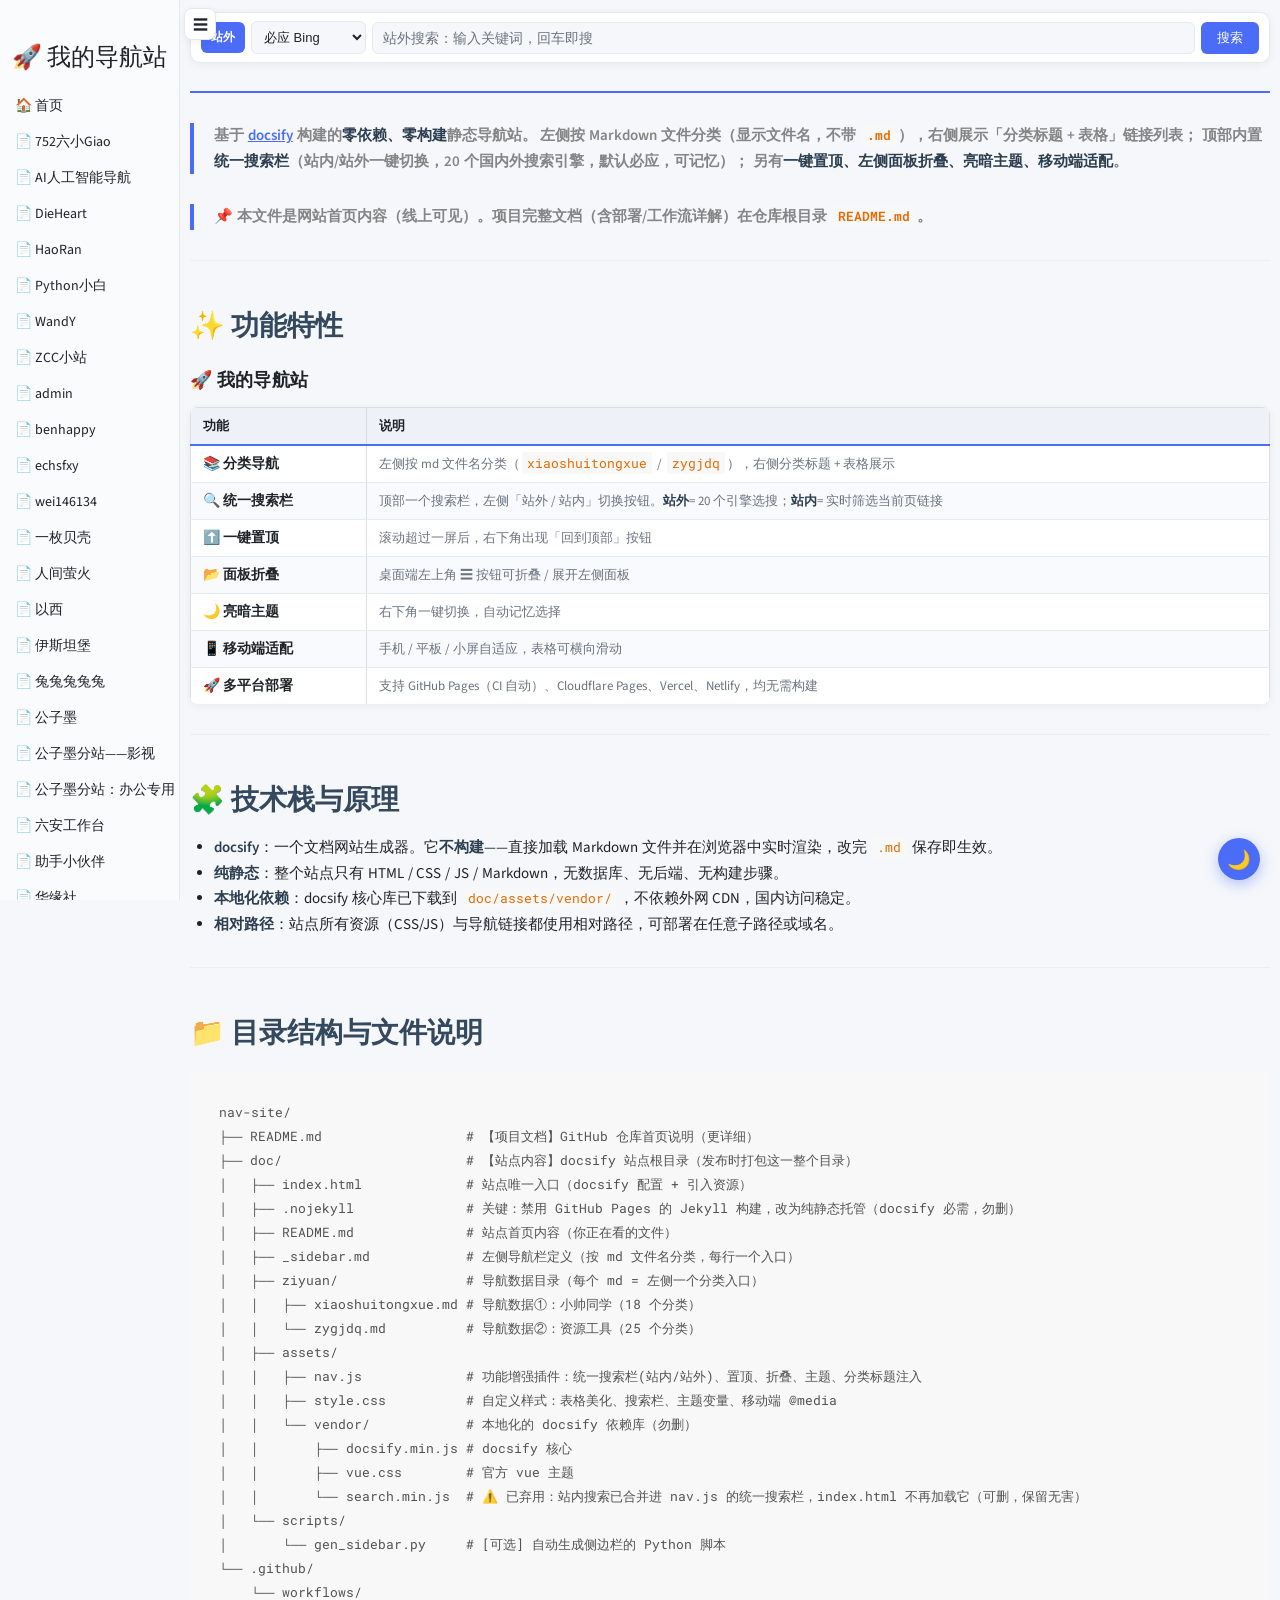
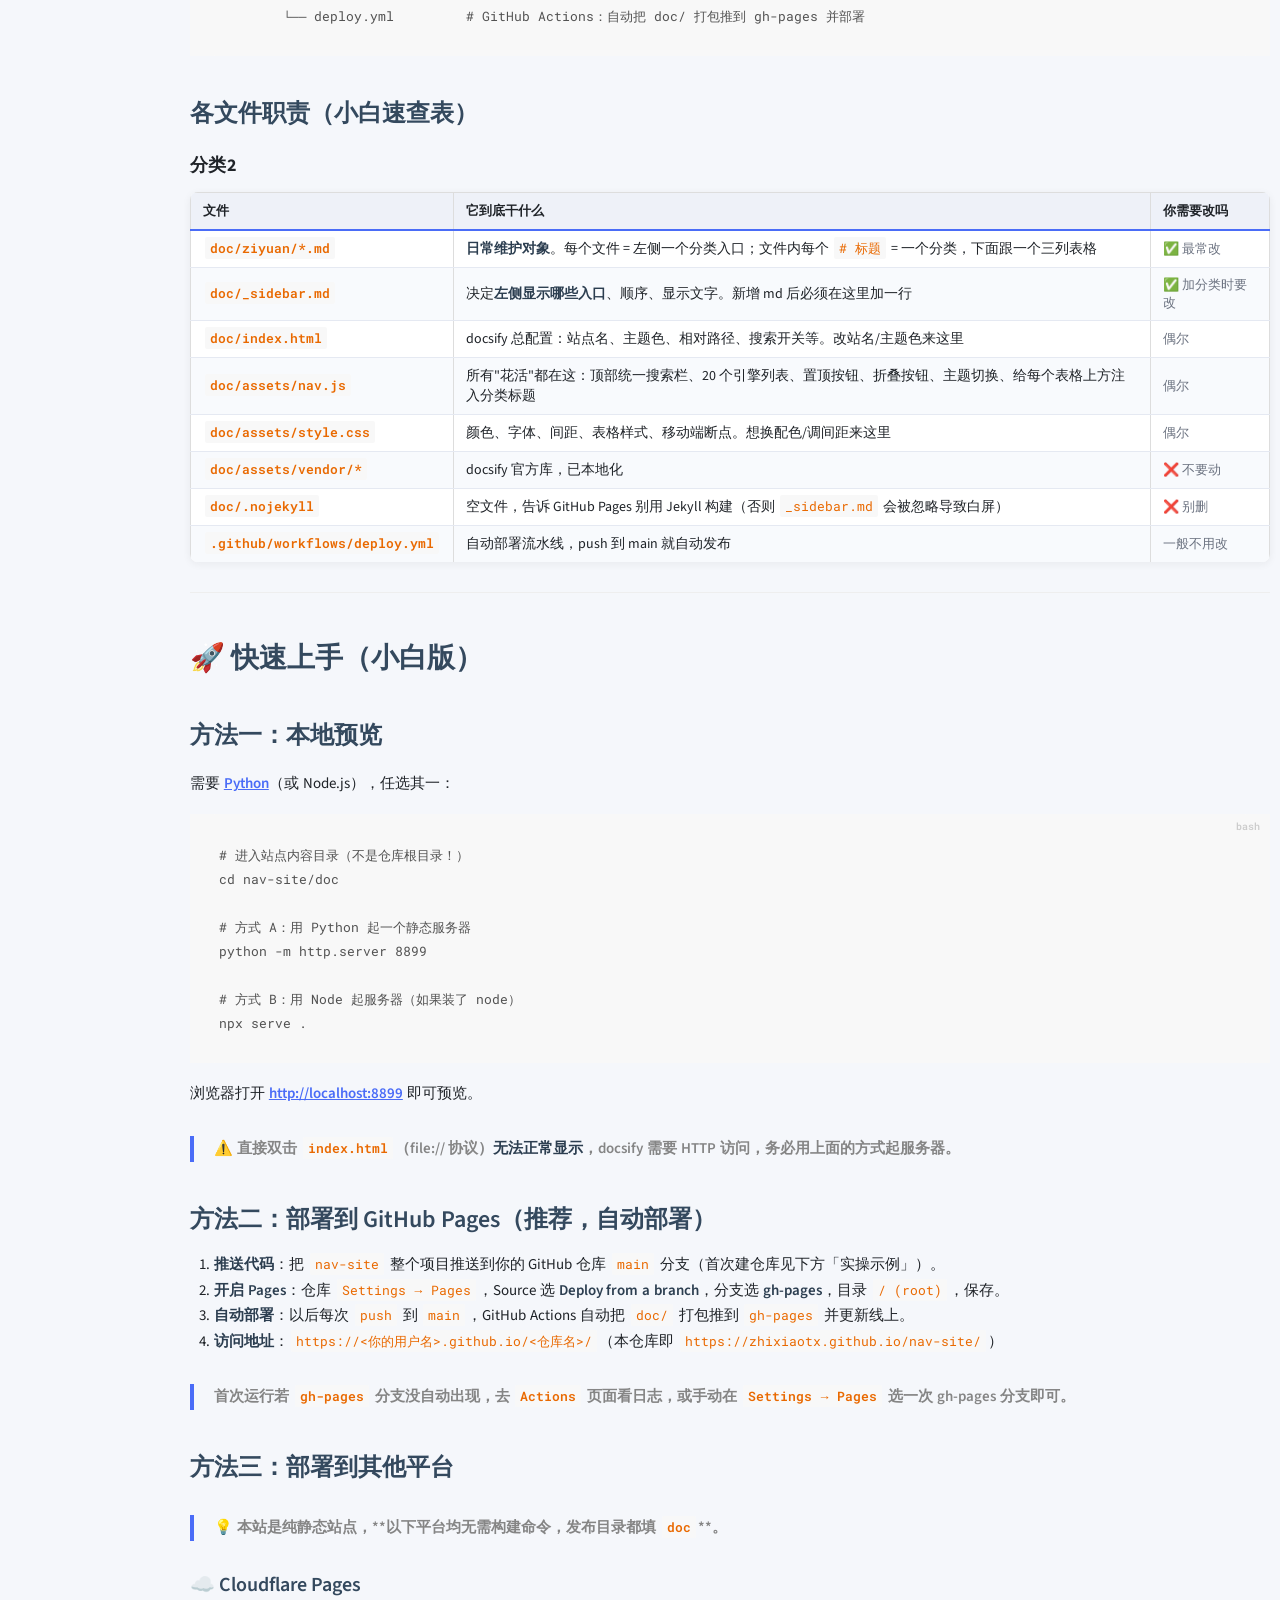
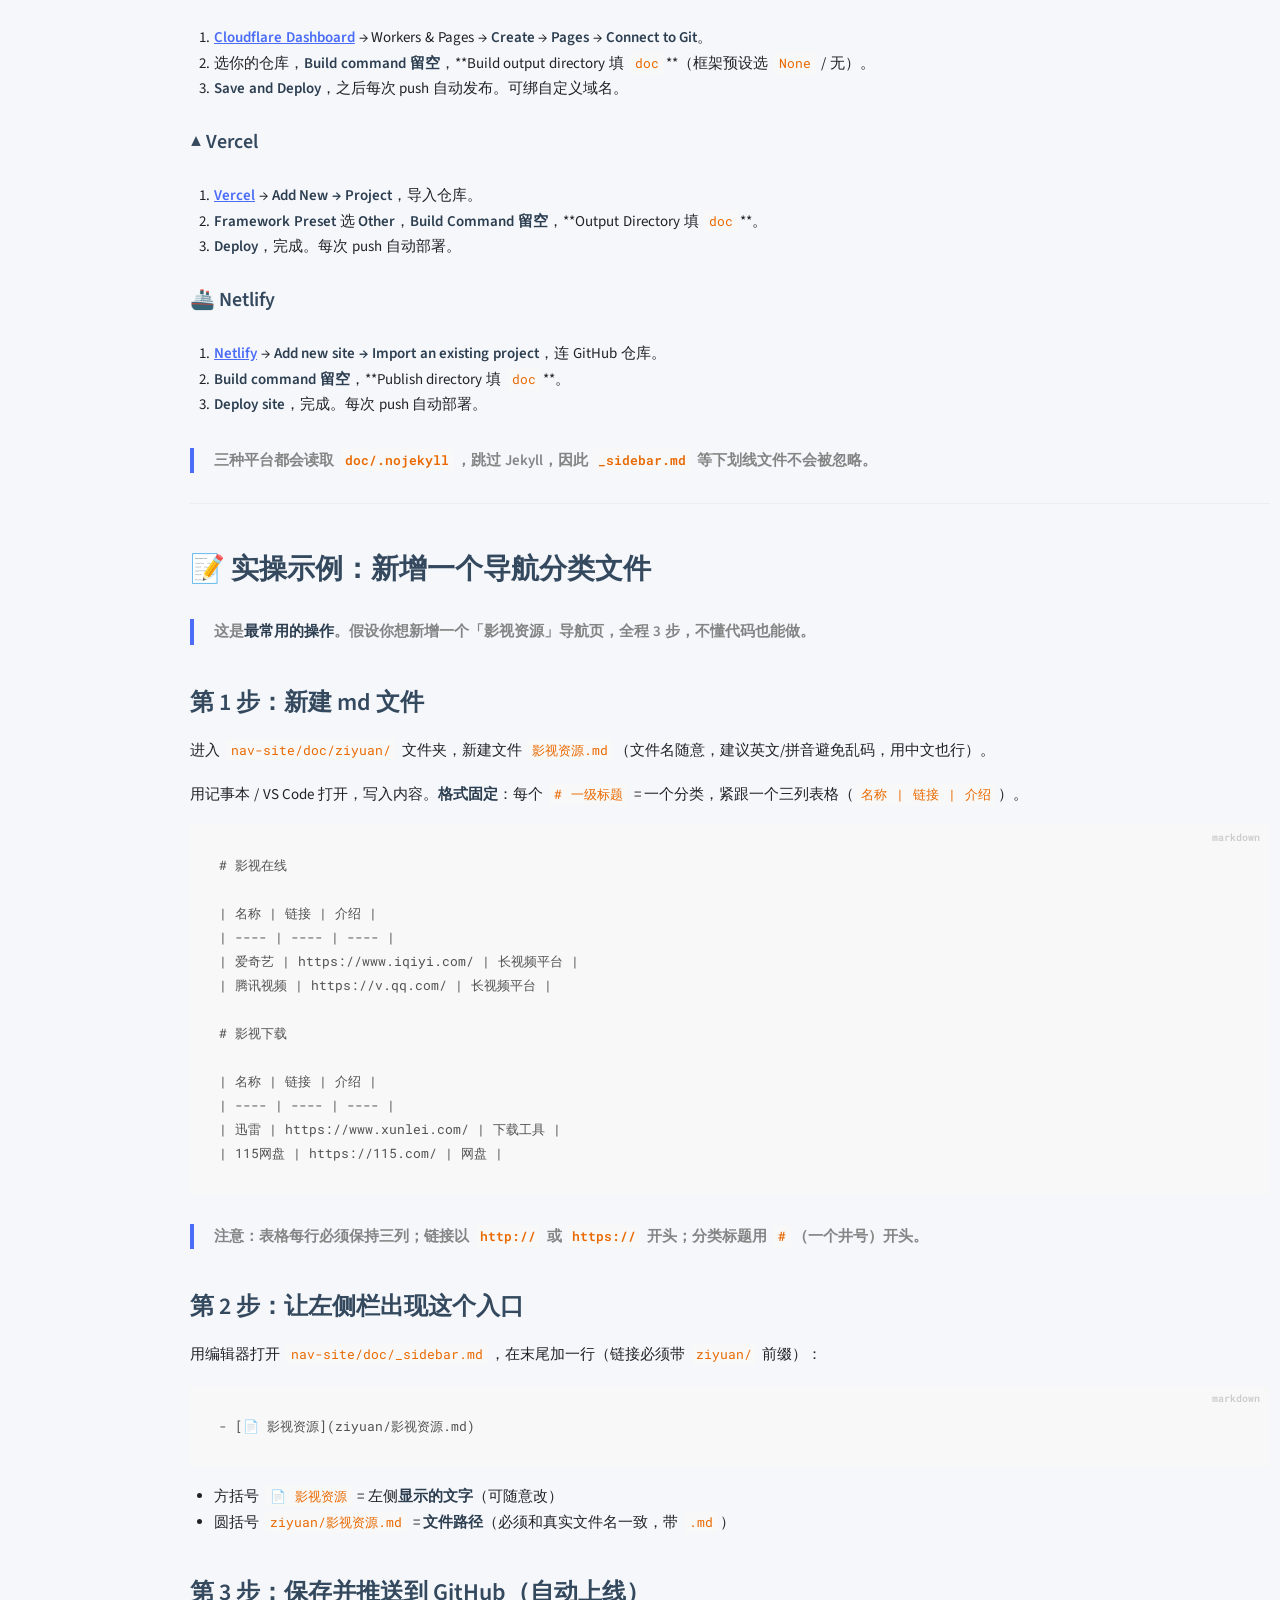
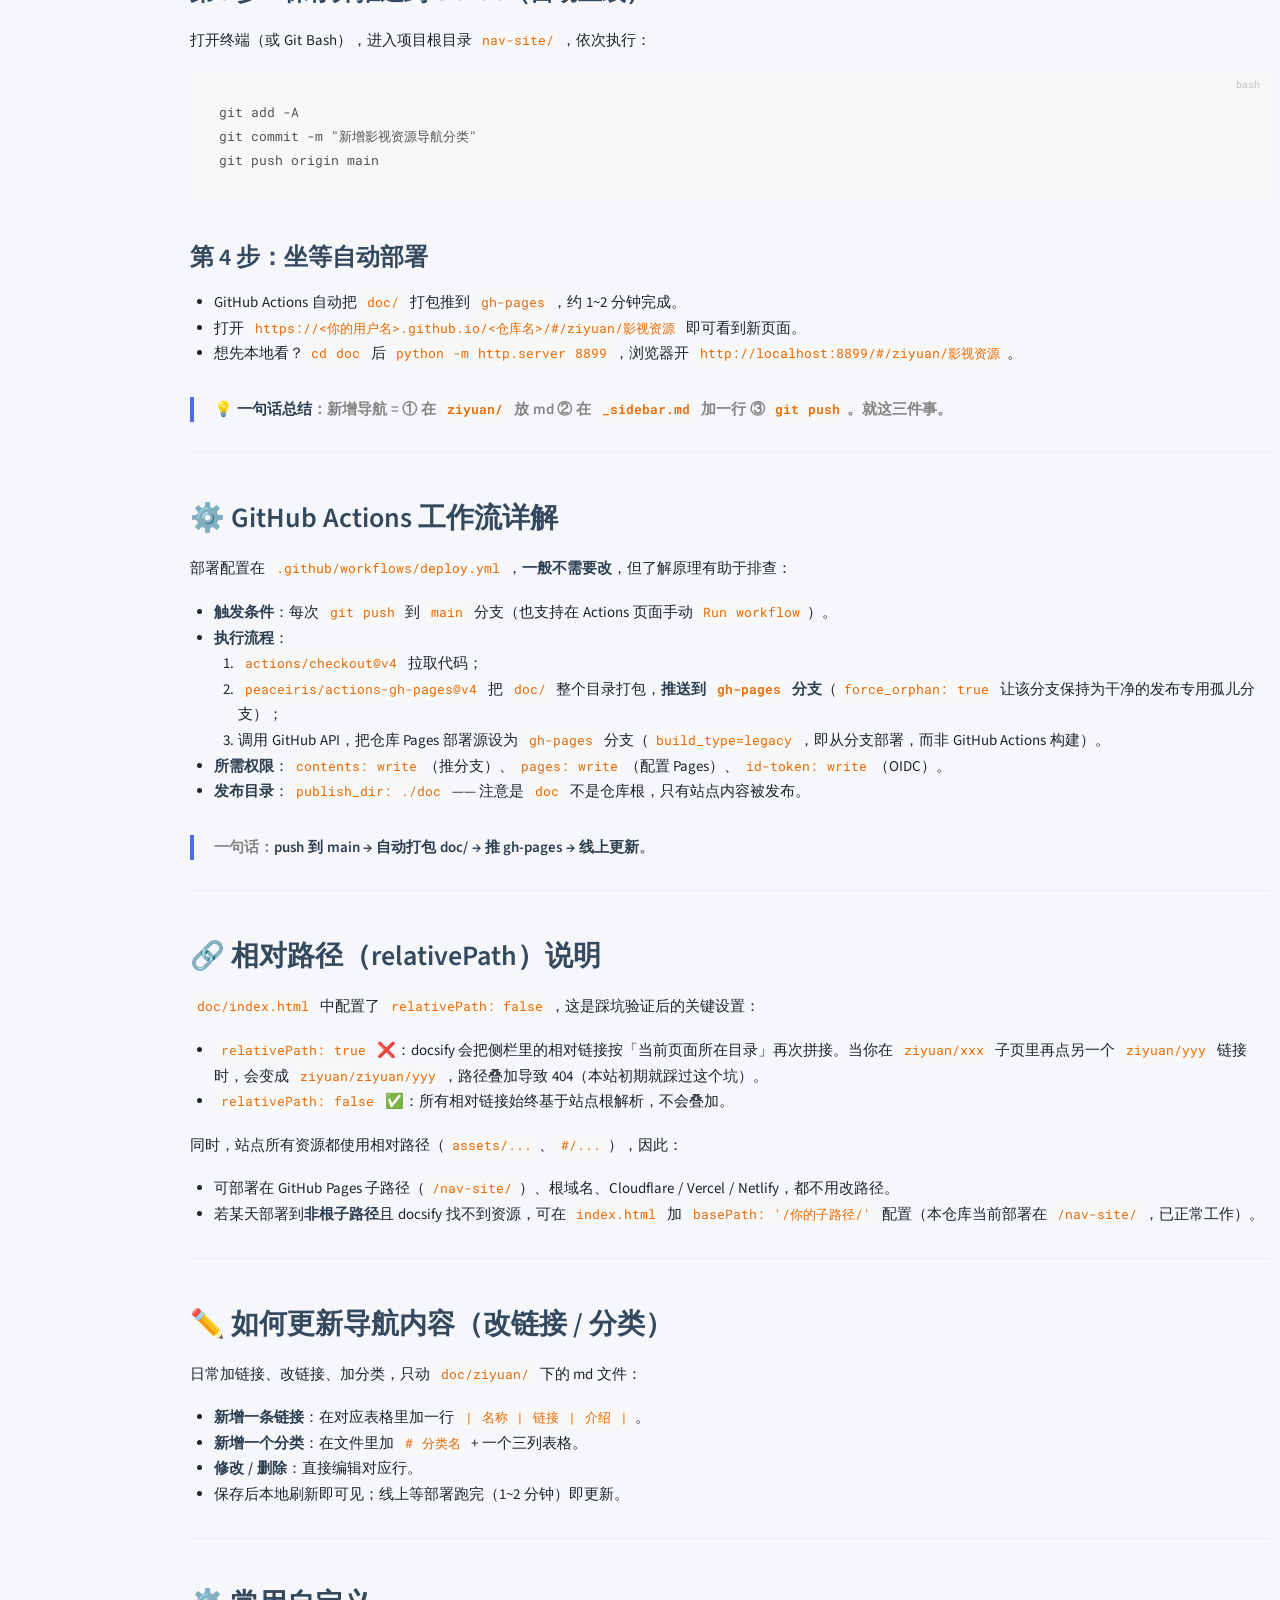
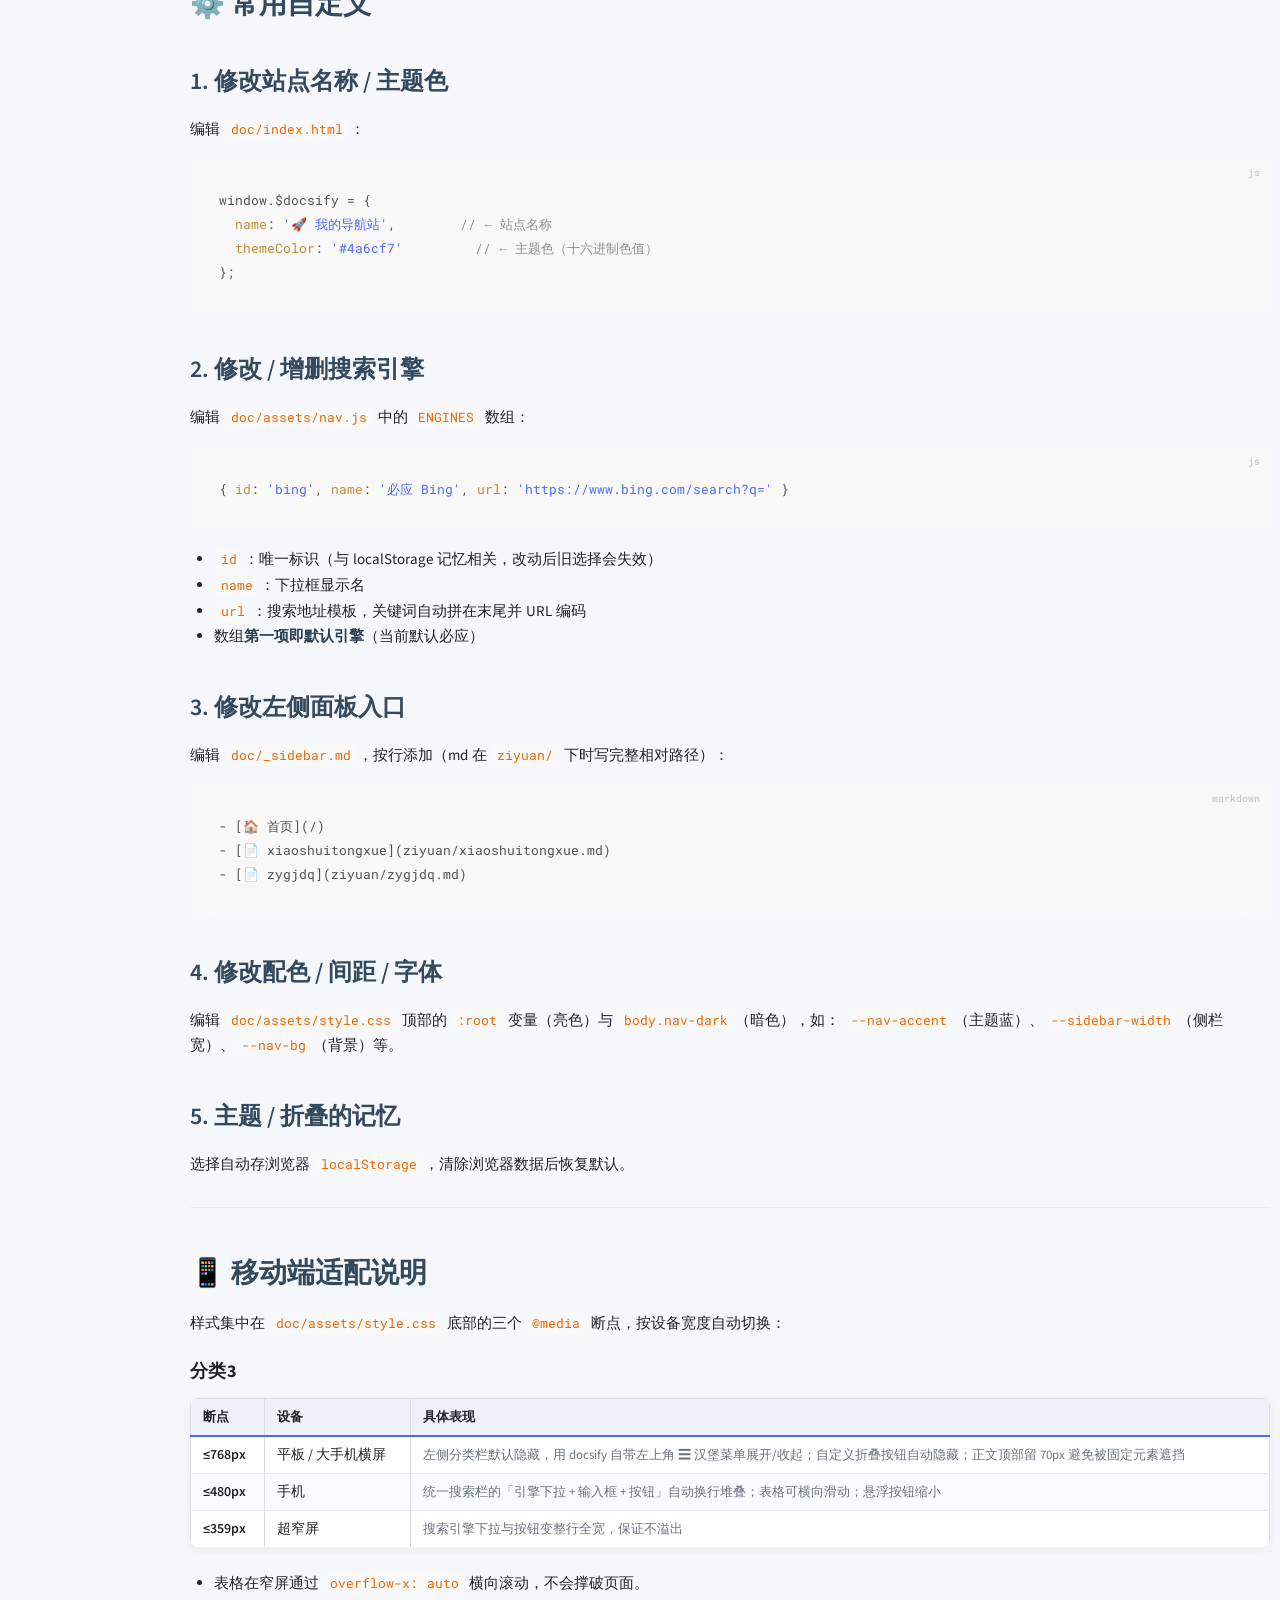
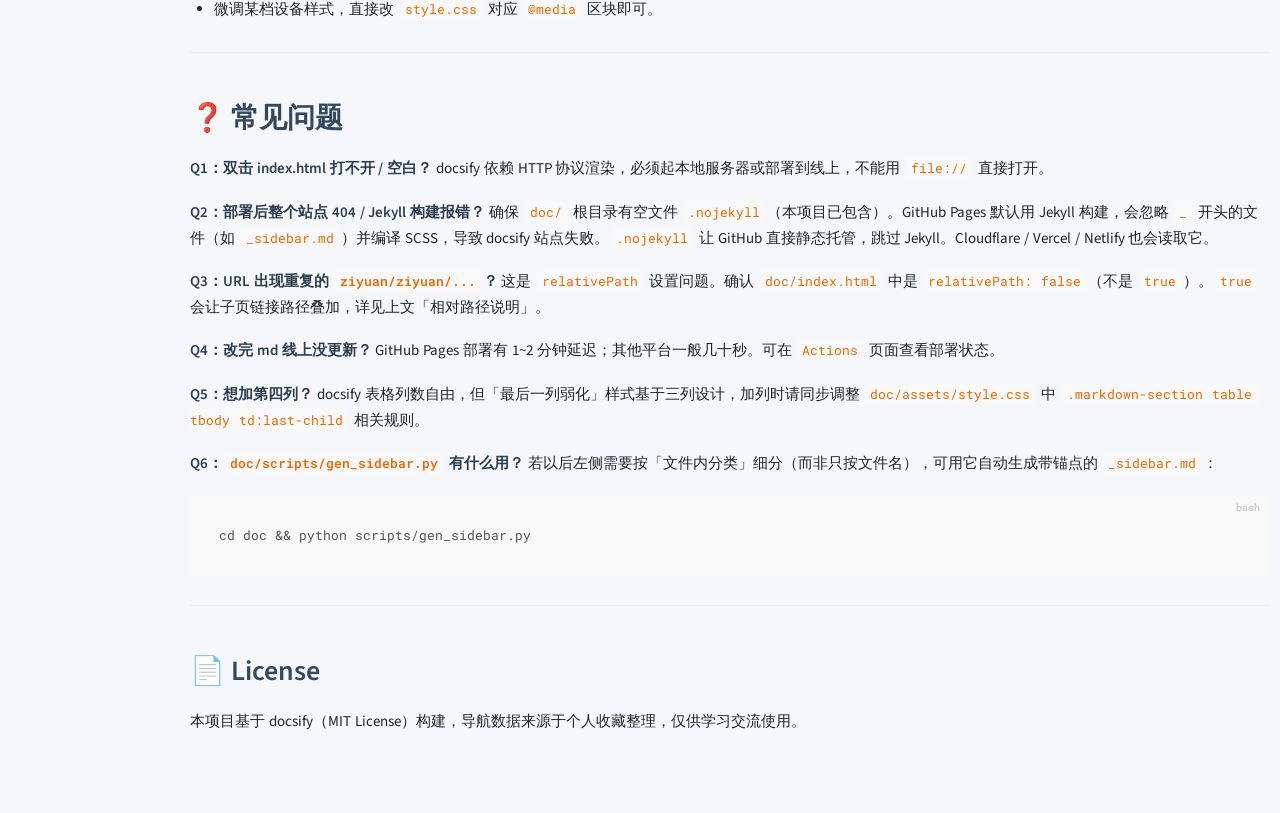
==== commit bf5f7ae1: "fix: ziyuan 全部改为 ASCII 文件名（修复点击分类卡在加载中）；新增 _404.md 与加载看门狗" ====
--- a/doc/index.html
+++ b/doc/index.html
@@ -41,5 +41,35 @@
   <!-- docsify 核心（本地化） -->
   <script src="assets/vendor/docsify.min.js"></script>
   <!-- 站内/站外统一搜索栏由 assets/nav.js 注入，不再加载 docsify 自带搜索插件 -->
+
+  <!-- 加载看门狗：万一某页渲染卡死，绝不永久停在“加载中”，给出回退提示 -->
+  <script>
+    (function () {
+      function isStuck() {
+        var app = document.getElementById('app');
+        if (!app) return false;
+        // 初始占位未被替换：#app 仍是“加载中…”且没有渲染出的正文
+        return app.textContent.indexOf('加载中') !== -1 &&
+               !app.querySelector('article.markdown-section');
+      }
+      function showFallback() {
+        var app = document.getElementById('app');
+        if (!app || app.querySelector('.load-fallback')) return;
+        app.innerHTML =
+          '<div class="load-fallback" style="padding:48px;text-align:center;color:#666">' +
+          '<h2 style="color:#e0533d">⚠️ 页面加载失败</h2>' +
+          '<p>该导航分类暂时无法渲染（可能是文件内容异常或网络问题）。</p>' +
+          '<p><a href="#/" style="color:#4a6cf7;font-weight:700">← 返回首页</a></p>' +
+          '<p style="font-size:12px;color:#999">若持续出现，请在 GitHub 提交 Issue 并附上分类名称。</p>' +
+          '</div>';
+      }
+      // 首屏看门狗
+      setTimeout(function () { if (isStuck()) showFallback(); }, 8000);
+      // 路由切换看门狗：每次切换后若长时间未渲染出正文，给出提示
+      window.addEventListener('hashchange', function () {
+        setTimeout(function () { if (isStuck()) showFallback(); }, 8000);
+      });
+    })();
+  </script>
 </body>
 </html>
--- a/doc/assets/style.css
+++ b/doc/assets/style.css
@@ -1,7 +1,7 @@
 /* ============================================
  * 我的导航站 - 自定义样式
- * 覆盖 docsify vue 主题：表格美化 / 站外搜索栏 / 置顶按钮 /
- * 侧边栏折叠 / 分类标题 / 亮暗主题 / 移动端适配
+ * 覆盖 docsify vue 主题：表格美化 / 统一搜索栏 /
+ * 置顶按钮 / 侧边栏折叠 / 分类标题(纯文本) / 亮暗主题 / 移动端适配
  * ============================================ */
 
 /* ---------- 主题变量 ---------- */
@@ -17,7 +17,7 @@
   --nav-stripe: #f8fafd;
   --nav-shadow: 0 2px 8px rgba(31, 35, 40, 0.06);
   --nav-sidebar-bg: #fafbfd;
-  --sidebar-width: 220px;
+  --sidebar-width: 180px;
 }
 
 body.nav-dark {
@@ -40,11 +40,13 @@
   color: var(--nav-text);
   transition: background 0.25s ease, color 0.25s ease;
 }
+
+/* ---------- 侧边栏 ---------- */
 .sidebar {
   background: var(--nav-sidebar-bg);
   border-right: 1px solid var(--nav-card-border);
-  width: var(--sidebar-width);
-  transition: transform 0.25s ease;
+  width: var(--sidebar-width) !important;
+  transition: transform 0.25s ease, width 0.25s ease;
 }
 .sidebar .app-name-link,
 .sidebar ul li a,
@@ -57,82 +59,90 @@
   background: var(--nav-accent-soft);
 }
 
-/* ---------- 侧边栏折叠（桌面端） ---------- */
+/* ---------- 内容区：紧贴侧栏，零空白 ----------
+ * docsify 的 .content 是 position:absolute; left:300px; overflow-y:scroll 的滚动容器，
+ * 因此用 left 覆盖定位（不要用 margin-left 叠加），并保持可滚动。
+ */
+.content {
+  left: var(--sidebar-width) !important;
+  margin-left: 0 !important;
+  transition: left 0.25s ease;
+  /* 强制去掉所有默认内边距 */
+  padding: 0 !important;
+  /* 保留 docsify 的内部滚动，切勿设 overflow:hidden */
+}
+
+/* ---------- 侧边栏折叠 ---------- */
 body.nav-sb-closed .sidebar {
   transform: translateX(-100%);
 }
 body.nav-sb-closed .content {
-  margin-left: 0 !important;
-}
-/* 折叠态：搜索栏右移，避开左上角折叠图标（图标约 14~50px） */
+  left: 0 !important;
+}
 body.nav-sb-closed .web-search {
   margin-left: 44px;
 }
-/* 折叠后内容区平滑过渡 */
-.content {
-  margin-left: var(--sidebar-width);
-  transition: margin-left 0.25s ease;
-}
-
-/* ---------- 侧边栏折叠按钮（左上角悬浮） ---------- */
+
+/* ---------- 正文区内边距（紧凑，紧贴侧栏） ---------- */
+.markdown-section {
+  max-width: 1400px !important;
+  padding: 12px 10px 60px !important;
+}
+
+/* ---------- 侧边栏折叠按钮（侧边栏右侧边缘） ---------- */
 .sb-toggle {
   position: fixed;
-  left: 14px;
-  top: 12px;
+  left: calc(var(--sidebar-width) + 4px);
+  top: 8px;
   z-index: 1002;
-  width: 36px;
-  height: 36px;
+  width: 32px;
+  height: 32px;
   border: 1px solid var(--nav-card-border);
   border-radius: 8px;
-  font-size: 16px;
+  font-size: 15px;
   line-height: 1;
   cursor: pointer;
   background: var(--nav-card-bg);
   color: var(--nav-text);
   box-shadow: var(--nav-shadow);
-  transition: background 0.18s ease, color 0.18s ease;
   display: flex;
   align-items: center;
   justify-content: center;
+  transition: left 0.25s ease;
+}
+/* 折叠状态下按钮贴到最左边 */
+body.nav-sb-closed .sb-toggle {
+  left: 8px;
 }
 .sb-toggle:hover {
   background: var(--nav-accent);
   color: #fff;
 }
-/* 折叠时按钮贴到内容区左上角 */
-body.nav-sb-closed .sb-toggle {
-  left: 14px;
-}
-
-/* ---------- 内容区宽度 ---------- */
-.markdown-section {
-  max-width: 1300px !important;
-  padding: 20px 16px 60px !important;
-}
-@media (max-width: 768px) {
-  .markdown-section {
-    padding: 70px 16px 60px !important;
-  }
-}
-
-/* ---------- 站外搜索栏 ---------- */
+
+/* 隐藏 docsify 自带的侧边栏切换按钮（避免重复） */
+.sidebar-toggle {
+  display: none !important;
+}
+
+/* ---------- 统一搜索栏 ---------- */
 .web-search {
   display: flex;
-  gap: 8px;
+  gap: 6px;
   align-items: center;
-  padding: 10px;
-  margin: 0 0 22px;
+  padding: 8px 10px;
+  margin: 0 0 14px;
   background: var(--nav-card-bg);
   border: 1px solid var(--nav-card-border);
-  border-radius: 12px;
+  border-radius: 10px;
   box-shadow: var(--nav-shadow);
+  flex-wrap: wrap;
 }
 .ws-engine {
   flex: 0 0 auto;
-  min-width: 110px;
-  padding: 8px 10px;
+  min-width: 100px;
+  padding: 7px 8px;
   border: 1px solid var(--nav-card-border);
-  border-radius: 8px;
+  border-radius: 6px;
   background: var(--nav-bg);
   color: var(--nav-text);
   font-size: 13px;
@@ -144,10 +154,10 @@
 }
 .ws-input {
   flex: 1 1 auto;
-  min-width: 0;
-  padding: 8px 12px;
+  min-width: 100px;
+  padding: 7px 10px;
   border: 1px solid var(--nav-card-border);
-  border-radius: 8px;
+  border-radius: 6px;
   background: var(--nav-bg);
   color: var(--nav-text);
   font-size: 14px;
@@ -162,32 +172,30 @@
 }
 .ws-btn {
   flex: 0 0 auto;
-  padding: 8px 18px;
+  padding: 7px 16px;
   border: none;
-  border-radius: 8px;
-  background: var(--nav-accent);
-  color: #fff;
-  font-size: 14px;
-  cursor: pointer;
-  transition: opacity 0.18s ease;
-}
-.ws-btn:hover {
-  opacity: 0.88;
-}
-
-/* ---------- 搜索模式切换按钮（站内/站外） ---------- */
-.ws-mode {
-  flex: 0 0 auto;
-  padding: 8px 12px;
-  border: none;
-  border-radius: 8px;
+  border-radius: 6px;
   background: var(--nav-accent);
   color: #fff;
   font-size: 13px;
+  cursor: pointer;
+}
+.ws-btn:hover {
+  opacity: 0.88;
+}
+
+/* 搜索模式切换按钮 */
+.ws-mode {
+  flex: 0 0 auto;
+  padding: 7px 10px;
+  border: none;
+  border-radius: 6px;
+  background: var(--nav-accent);
+  color: #fff;
+  font-size: 12px;
   font-weight: 600;
   cursor: pointer;
   white-space: nowrap;
-  transition: opacity 0.18s ease;
 }
 .ws-mode.site {
   background: var(--nav-muted);
@@ -195,7 +203,6 @@
 .ws-mode:hover {
   opacity: 0.88;
 }
-/* 站内模式隐藏搜索引擎下拉 */
 .web-search.mode-site .ws-engine {
   display: none;
 }
@@ -203,18 +210,17 @@
 /* ---------- 悬浮按钮（置顶 + 主题） ---------- */
 .fab-btn {
   position: fixed;
-  right: 22px;
+  right: 20px;
   z-index: 1000;
-  width: 44px;
-  height: 44px;
+  width: 42px;
+  height: 42px;
   border: none;
   border-radius: 50%;
-  font-size: 20px;
+  font-size: 19px;
   cursor: pointer;
   background: var(--nav-accent);
   color: #fff;
   box-shadow: 0 4px 14px rgba(74, 108, 247, 0.4);
-  transition: transform 0.18s ease, box-shadow 0.18s ease, opacity 0.2s ease;
   display: flex;
   align-items: center;
   justify-content: center;
@@ -222,9 +228,8 @@
 .fab-btn:hover {
   transform: scale(1.08);
 }
-/* 置顶按钮：滚动后才显示 */
 .top-btn {
-  bottom: 78px;
+  bottom: 76px;
   opacity: 0;
   pointer-events: none;
   font-weight: 700;
@@ -233,40 +238,57 @@
   opacity: 1;
   pointer-events: auto;
 }
-/* 主题按钮 */
 .theme-toggle {
-  bottom: 22px;
-}
-
-/* ---------- 分类标题（醒目胶囊徽标） ---------- */
-.cat-heading {
-  display: inline-block;
-  margin: 38px 0 16px;
-  padding: 7px 18px 7px 30px;
+  bottom: 20px;
+}
+
+/* ========== 分类标题：纯文本样式（不要徽标/填充/圆角） ========== */
+.cat-badge {
+  display: block;
+  margin: 22px 0 8px;
+  padding: 0 0 6px;
   font-size: 1.2em;
   font-weight: 700;
-  color: #fff;
-  background: var(--nav-accent);
-  border-radius: 10px;
-  box-shadow: var(--nav-shadow);
-  position: relative;
-}
-.cat-heading:first-of-type {
-  margin-top: 6px;
-}
-.cat-heading::before {
-  content: '';
-  position: absolute;
-  left: 12px;
-  top: 50%;
-  transform: translateY(-50%);
-  width: 8px;
-  height: 8px;
-  border-radius: 50%;
-  background: #fff;
-}
-.cat-heading .anchor {
-  display: none;
+  color: var(--nav-text);
+  background: transparent !important;
+  border: none !important;
+  border-bottom: 2px solid var(--nav-accent);
+  border-radius: 0 !important;
+  box-shadow: none !important;
+  letter-spacing: 0.3px;
+  line-height: 1.4;
+}
+.cat-badge:first-child {
+  margin-top: 4px;
+}
+.cat-badge::before {
+  display: none !important;
+}
+
+/* 原生 h1.cat-heading 兜底：同样纯文本 */
+h1.cat-heading {
+  display: block !important;
+  visibility: visible !important;
+  opacity: 1 !important;
+  margin: 22px 0 8px !important;
+  padding: 0 0 6px !important;
+  font-size: 1.2em !important;
+  font-weight: 700 !important;
+  color: var(--nav-text) !important;
+  background: transparent !important;
+  border: none !important;
+  border-bottom: 2px solid var(--nav-accent) !important;
+  border-radius: 0 !important;
+  box-shadow: none !important;
+  position: static !important;
+  height: auto !important;
+  overflow: visible !important;
+  clip: auto !important;
+  letter-spacing: 0.3px !important;
+  line-height: 1.4 !important;
+}
+h1.cat-heading .anchor {
+  display: none !important;
 }
 
 /* ---------- 表格美化 ---------- */
@@ -274,10 +296,10 @@
   display: table;
   width: 100%;
   border-collapse: collapse;
-  border-radius: 10px;
+  border-radius: 8px;
   overflow: hidden;
   box-shadow: var(--nav-shadow);
-  margin: 14px 0 30px;
+  margin: 0 0 24px;
   background: var(--nav-card-bg);
 }
 .markdown-section table thead th {
@@ -286,7 +308,7 @@
   font-weight: 600;
   font-size: 13px;
   text-align: left;
-  padding: 10px 14px;
+  padding: 9px 12px;
   border-bottom: 2px solid var(--nav-accent);
   white-space: nowrap;
 }
@@ -300,7 +322,7 @@
   background: var(--nav-accent-soft);
 }
 .markdown-section table tbody td {
-  padding: 9px 14px;
+  padding: 8px 12px;
   font-size: 14px;
   color: var(--nav-text);
   border-bottom: 1px solid var(--nav-card-border);
@@ -326,7 +348,7 @@
   font-size: 13px;
 }
 
-/* ---------- 搜索框主题适配 ---------- */
+/* ---------- 搜索框主题适配（docsify 兼容） ---------- */
 .search input {
   background: var(--nav-card-bg) !important;
   color: var(--nav-text) !important;
@@ -341,37 +363,36 @@
 }
 
 /* ============================================
- * 移动端适配（平板 / 手机 / 小屏）
+ * 移动端适配
  * ============================================ */
 
-/* 平板及以下：隐藏自定义折叠按钮，使用 docsify 自带菜单 */
 @media (max-width: 768px) {
+  /* 移动端：折叠按钮固定在左上角 */
   .sb-toggle {
-    display: none;
-  }
-  /* 确保 docsify 自带汉堡菜单可见 */
+    display: flex !important;
+    left: 8px;
+    top: 8px;
+  }
   .sidebar-toggle {
-    display: flex !important;
-    align-items: center;
-    justify-content: center;
-    z-index: 1002;
-  }
-  body.nav-sb-closed .content {
-    margin-left: 0 !important;
-  }
+    display: none !important;
+  }
+  body.nav-sb-closed .content,
   .content {
+    left: 0 !important;
     margin-left: 0 !important;
   }
   .sidebar {
     width: 260px !important;
   }
-  /* 站外搜索栏紧凑布局 */
+  .markdown-section {
+    padding: 70px 10px 60px !important;
+  }
   .web-search {
     flex-wrap: wrap;
     padding: 8px;
   }
   .ws-engine {
-    min-width: 96px;
+    min-width: 90px;
     flex: 1 1 40%;
   }
   .ws-input {
@@ -381,7 +402,6 @@
   .ws-btn {
     flex: 1 1 40%;
   }
-  /* 表格允许横向滚动 */
   .markdown-section table {
     display: block;
     overflow-x: auto;
@@ -390,35 +410,33 @@
   }
 }
 
-/* 手机小屏 */
 @media (max-width: 480px) {
   .fab-btn {
-    width: 40px;
-    height: 40px;
-    font-size: 18px;
-    right: 14px;
+    width: 38px;
+    height: 38px;
+    font-size: 17px;
+    right: 12px;
   }
   .top-btn {
-    bottom: 68px;
+    bottom: 66px;
   }
   .theme-toggle {
-    bottom: 16px;
+    bottom: 14px;
   }
   .markdown-section {
-    padding: 64px 12px 60px !important;
-  }
-  .cat-heading {
-    font-size: 1.2em;
-    margin-top: 32px;
+    padding: 64px 8px 60px !important;
+  }
+  .cat-badge, h1.cat-heading {
+    font-size: 1.08em;
+    margin-top: 18px;
   }
   .markdown-section table tbody td,
   .markdown-section table thead th {
-    padding: 8px 10px;
+    padding: 7px 9px;
     font-size: 13px;
   }
 }
 
-/* 超窄屏（<360px）额外保护 */
 @media (max-width: 359px) {
   .ws-engine {
     flex: 1 1 100%;
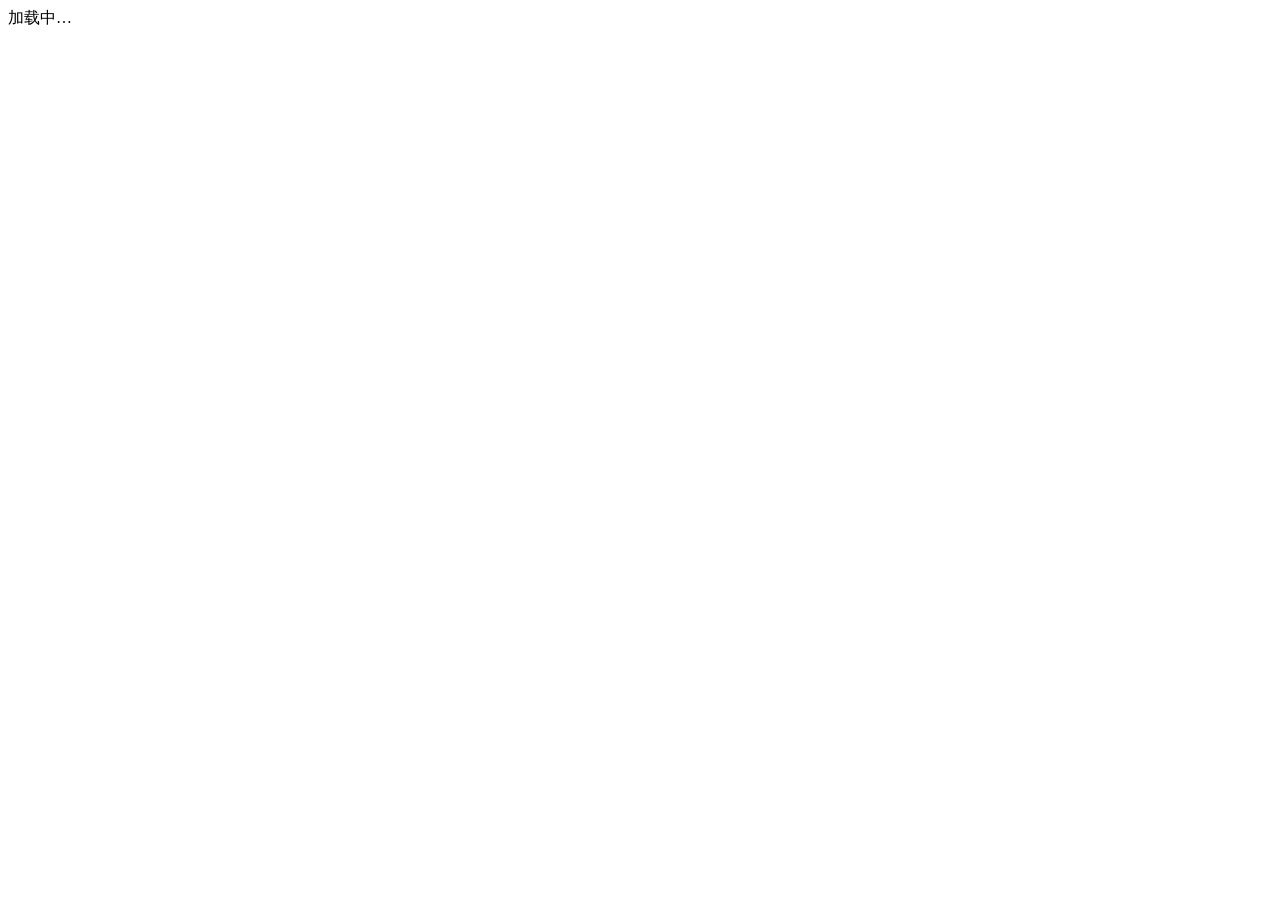
==== commit 2bd4d37f: "fix: index.html 增加 notFoundPage/catchPluginErrors，增强渲染健壮性" ====
--- a/doc/index.html
+++ b/doc/index.html
@@ -31,7 +31,11 @@
       search: false,
       // 外链一律新窗口打开
       externalLinkTarget: '_blank',
-      externalLinkRel: 'noopener'
+      externalLinkRel: 'noopener',
+      // 404 时渲染 _404.md（终止 404 死循环，而不是永久停在加载占位）
+      notFoundPage: true,
+      // 插件（nav.js）万一抛错也不要中断正文渲染
+      catchPluginErrors: true
     };
   </script>
 
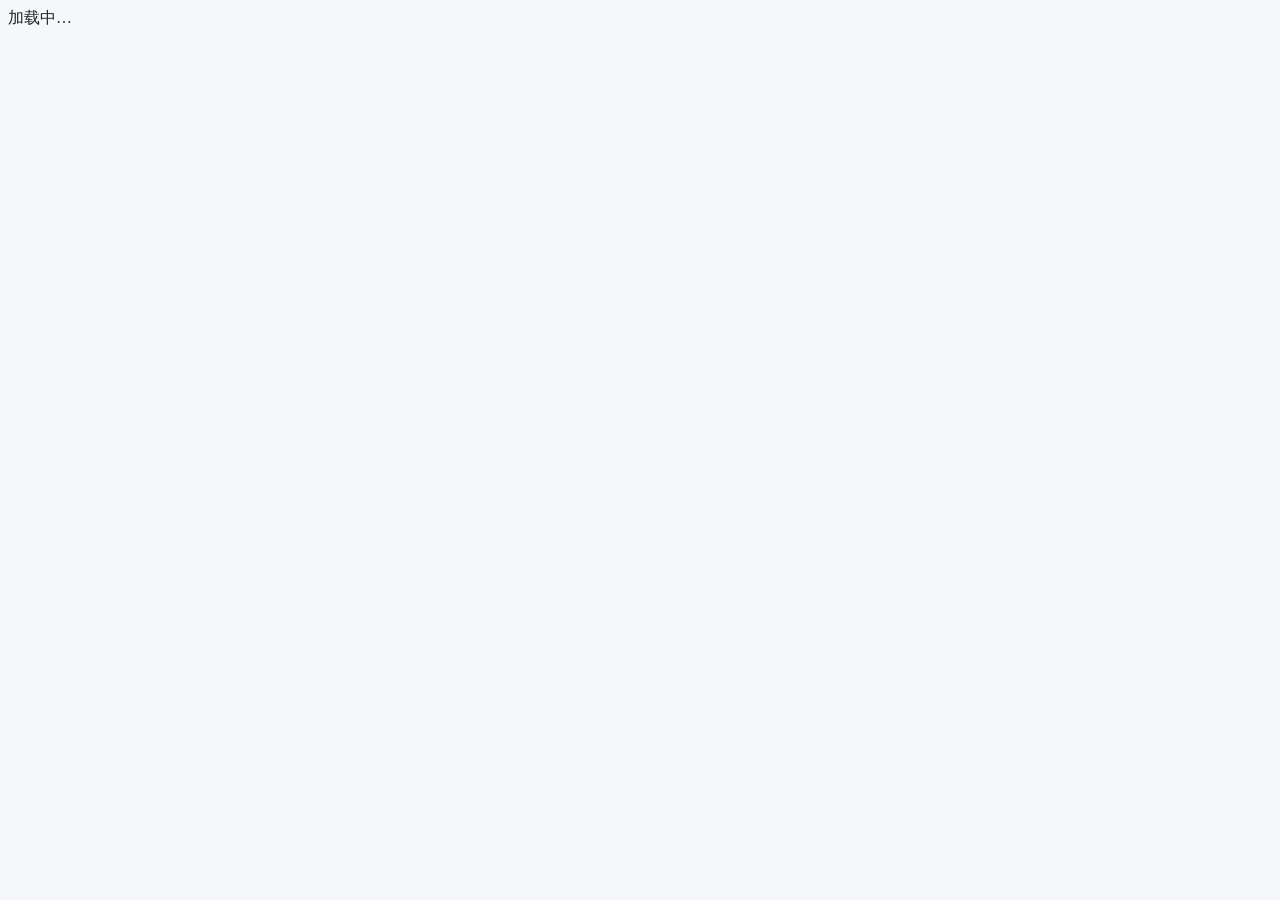
==== commit 43657463: "fix: 重写 index.html 为干净 CDN docsify 配置（参照可正常工作的 blog 项目）；移除脆弱的 nav.js / 本地化 docsify / inline-md XHR 拦" ====
--- a/doc/index.html
+++ b/doc/index.html
@@ -1,79 +1,53 @@
-<!DOCTYPE html>
-<html lang="zh-CN">
-<head>
-  <meta charset="UTF-8">
-  <meta name="viewport" content="width=device-width, initial-scale=1.0">
-  <meta name="description" content="我的导航站 - 聚合常用网站、工具、资源导航">
-  <title>我的导航站</title>
-  <!-- 主题（本地化，避免 CDN 网络问题） -->
-  <link rel="stylesheet" href="assets/vendor/vue.css">
-  <link rel="stylesheet" href="assets/style.css">
-</head>
-<body>
-  <div id="app">加载中…</div>
-
-  <script>
-    window.$docsify = {
-      // 站点信息
-      name: '🚀 我的导航站',
-      nameLink: '#/',
-      maxLevel: 4,
-      subMaxLevel: 0,
-      sidebarDisplayLevel: 1,
-      loadSidebar: true,
-      auto2top: true,
-      themeColor: '#4a6cf7',
-      // 相对路径：false = 侧栏/正文里的相对链接始终基于站点根解析
-      // （设为 true 会导致从子目录页再点链接时路径叠加，例如 ziyuan/ziyuan/...）
-      relativePath: false,
-      // 搜索：禁用 docsify 自带侧栏搜索框（会与折叠图标重叠）
-      // 站内/站外统一搜索栏由 assets/nav.js 注入到内容顶部
-      search: false,
-      // 外链一律新窗口打开
-      externalLinkTarget: '_blank',
-      externalLinkRel: 'noopener',
-      // 404 时渲染 _404.md（终止 404 死循环，而不是永久停在加载占位）
-      notFoundPage: true,
-      // 插件（nav.js）万一抛错也不要中断正文渲染
-      catchPluginErrors: true
-    };
-  </script>
-
-  <!-- 导航增强插件：必须在 docsify 实例化之前注册 -->
-  <script src="assets/nav.js"></script>
-
-  <!-- docsify 核心（本地化） -->
-  <script src="assets/vendor/docsify.min.js"></script>
-  <!-- 站内/站外统一搜索栏由 assets/nav.js 注入，不再加载 docsify 自带搜索插件 -->
-
-  <!-- 加载看门狗：万一某页渲染卡死，绝不永久停在“加载中”，给出回退提示 -->
-  <script>
-    (function () {
-      function isStuck() {
-        var app = document.getElementById('app');
-        if (!app) return false;
-        // 初始占位未被替换：#app 仍是“加载中…”且没有渲染出的正文
-        return app.textContent.indexOf('加载中') !== -1 &&
-               !app.querySelector('article.markdown-section');
-      }
-      function showFallback() {
-        var app = document.getElementById('app');
-        if (!app || app.querySelector('.load-fallback')) return;
-        app.innerHTML =
-          '<div class="load-fallback" style="padding:48px;text-align:center;color:#666">' +
-          '<h2 style="color:#e0533d">⚠️ 页面加载失败</h2>' +
-          '<p>该导航分类暂时无法渲染（可能是文件内容异常或网络问题）。</p>' +
-          '<p><a href="#/" style="color:#4a6cf7;font-weight:700">← 返回首页</a></p>' +
-          '<p style="font-size:12px;color:#999">若持续出现，请在 GitHub 提交 Issue 并附上分类名称。</p>' +
-          '</div>';
-      }
-      // 首屏看门狗
-      setTimeout(function () { if (isStuck()) showFallback(); }, 8000);
-      // 路由切换看门狗：每次切换后若长时间未渲染出正文，给出提示
-      window.addEventListener('hashchange', function () {
-        setTimeout(function () { if (isStuck()) showFallback(); }, 8000);
-      });
-    })();
-  </script>
-</body>
-</html>
+<!DOCTYPE html>
+<html lang="zh-CN">
+<head>
+  <meta charset="UTF-8" />
+  <title>🚀 我的导航站</title>
+  <meta name="viewport" content="width=device-width, initial-scale=1.0, minimum-scale=1.0" />
+  <meta name="description" content="我的导航站 - 聚合常用网站、工具、资源导航" />
+
+  <!-- 主题样式（CDN，参考 zhixiaotx/blog 的可达配置） -->
+  <link rel="stylesheet" href="https://cdn.jsdelivr.net/npm/docsify@4/lib/themes/vue.css" />
+  <link rel="stylesheet" href="assets/style.css" />
+</head>
+<body>
+  <div id="app">加载中…</div>
+
+  <script>
+    window.$docsify = {
+      name: '🚀 我的导航站',
+      nameLink: '#/',
+      repo: '',
+      // 侧边栏导航（_sidebar.md 中的 55 个分类）
+      loadSidebar: true,
+      subMaxLevel: 2,
+      maxLevel: 4,
+      auto2top: true,
+      loadNavbar: false,
+      coverpage: false,
+      // 相对链接始终基于站点根解析，避免从子目录页再点链接时路径叠加
+      relativePath: false,
+      // 站内搜索（docsify 官方插件，稳定可靠）
+      search: {
+        maxAge: 86400000,
+        paths: 'auto',
+        placeholder: '搜索分类 / 站点',
+        noData: '找不到结果',
+        depth: 4
+      },
+      // 外链新窗口打开
+      externalLinkTarget: '_blank',
+      externalLinkRel: 'noopener',
+      // 找不到页面时渲染 _404.md（而不是永久停在加载占位）
+      notFoundPage: true,
+      // 插件万一抛错也不要中断正文渲染
+      catchPluginErrors: true
+    };
+  </script>
+
+  <!-- Docsify v4（CDN，已验证国内可达） -->
+  <script src="//cdn.jsdelivr.net/npm/docsify@4"></script>
+  <!-- 官方搜索插件 -->
+  <script src="//cdn.jsdelivr.net/npm/docsify/lib/plugins/search.min.js"></script>
+</body>
+</html>
--- a/doc/assets/style.css
+++ b/doc/assets/style.css
@@ -0,0 +1,447 @@
+/* ============================================
+ * 我的导航站 - 自定义样式
+ * 覆盖 docsify vue 主题：表格美化 / 统一搜索栏 /
+ * 置顶按钮 / 侧边栏折叠 / 分类标题(纯文本) / 亮暗主题 / 移动端适配
+ * ============================================ */
+
+/* ---------- 主题变量 ---------- */
+:root {
+  --nav-bg: #f5f7fb;
+  --nav-card-bg: #ffffff;
+  --nav-card-border: #e5e9f2;
+  --nav-text: #1f2328;
+  --nav-muted: #6b7280;
+  --nav-accent: #4a6cf7;
+  --nav-accent-soft: rgba(74, 108, 247, 0.08);
+  --nav-head-bg: #eef1f8;
+  --nav-stripe: #f8fafd;
+  --nav-shadow: 0 2px 8px rgba(31, 35, 40, 0.06);
+  --nav-sidebar-bg: #fafbfd;
+  --sidebar-width: 180px;
+}
+
+body.nav-dark {
+  --nav-bg: #101218;
+  --nav-card-bg: #1a1e29;
+  --nav-card-border: #2a3040;
+  --nav-text: #e6e8ee;
+  --nav-muted: #9aa1b2;
+  --nav-accent: #6d8bff;
+  --nav-accent-soft: rgba(109, 139, 255, 0.12);
+  --nav-head-bg: #232838;
+  --nav-stripe: #161a24;
+  --nav-shadow: 0 2px 8px rgba(0, 0, 0, 0.3);
+  --nav-sidebar-bg: #12141c;
+}
+
+/* ---------- 全局背景 ---------- */
+body {
+  background: var(--nav-bg);
+  color: var(--nav-text);
+  transition: background 0.25s ease, color 0.25s ease;
+}
+
+/* ---------- 侧边栏 ---------- */
+.sidebar {
+  background: var(--nav-sidebar-bg);
+  border-right: 1px solid var(--nav-card-border);
+  width: var(--sidebar-width) !important;
+  transition: transform 0.25s ease, width 0.25s ease;
+}
+.sidebar .app-name-link,
+.sidebar ul li a,
+.sidebar ul li a:hover {
+  color: var(--nav-text);
+}
+.sidebar ul li a.active {
+  color: var(--nav-accent);
+  border-right: 2px solid var(--nav-accent);
+  background: var(--nav-accent-soft);
+}
+
+/* ---------- 内容区：紧贴侧栏，零空白 ----------
+ * docsify 的 .content 是 position:absolute; left:300px; overflow-y:scroll 的滚动容器，
+ * 因此用 left 覆盖定位（不要用 margin-left 叠加），并保持可滚动。
+ */
+.content {
+  left: var(--sidebar-width) !important;
+  margin-left: 0 !important;
+  transition: left 0.25s ease;
+  /* 强制去掉所有默认内边距 */
+  padding: 0 !important;
+  /* 保留 docsify 的内部滚动，切勿设 overflow:hidden */
+}
+
+/* ---------- 侧边栏折叠 ---------- */
+body.nav-sb-closed .sidebar {
+  transform: translateX(-100%);
+}
+body.nav-sb-closed .content {
+  left: 0 !important;
+}
+body.nav-sb-closed .web-search {
+  margin-left: 44px;
+}
+
+/* ---------- 正文区内边距（紧凑，紧贴侧栏） ---------- */
+.markdown-section {
+  max-width: 1400px !important;
+  padding: 12px 10px 60px !important;
+}
+
+/* ---------- 侧边栏折叠按钮（侧边栏右侧边缘） ---------- */
+.sb-toggle {
+  position: fixed;
+  left: calc(var(--sidebar-width) + 4px);
+  top: 8px;
+  z-index: 1002;
+  width: 32px;
+  height: 32px;
+  border: 1px solid var(--nav-card-border);
+  border-radius: 8px;
+  font-size: 15px;
+  line-height: 1;
+  cursor: pointer;
+  background: var(--nav-card-bg);
+  color: var(--nav-text);
+  box-shadow: var(--nav-shadow);
+  display: flex;
+  align-items: center;
+  justify-content: center;
+  transition: left 0.25s ease;
+}
+/* 折叠状态下按钮贴到最左边 */
+body.nav-sb-closed .sb-toggle {
+  left: 8px;
+}
+.sb-toggle:hover {
+  background: var(--nav-accent);
+  color: #fff;
+}
+
+/* 隐藏 docsify 自带的侧边栏切换按钮（避免重复） */
+.sidebar-toggle {
+  display: none !important;
+}
+
+/* ---------- 统一搜索栏 ---------- */
+.web-search {
+  display: flex;
+  gap: 6px;
+  align-items: center;
+  padding: 8px 10px;
+  margin: 0 0 14px;
+  background: var(--nav-card-bg);
+  border: 1px solid var(--nav-card-border);
+  border-radius: 10px;
+  box-shadow: var(--nav-shadow);
+  flex-wrap: wrap;
+}
+.ws-engine {
+  flex: 0 0 auto;
+  min-width: 100px;
+  padding: 7px 8px;
+  border: 1px solid var(--nav-card-border);
+  border-radius: 6px;
+  background: var(--nav-bg);
+  color: var(--nav-text);
+  font-size: 13px;
+  cursor: pointer;
+  outline: none;
+}
+.ws-engine:focus {
+  border-color: var(--nav-accent);
+}
+.ws-input {
+  flex: 1 1 auto;
+  min-width: 100px;
+  padding: 7px 10px;
+  border: 1px solid var(--nav-card-border);
+  border-radius: 6px;
+  background: var(--nav-bg);
+  color: var(--nav-text);
+  font-size: 14px;
+  outline: none;
+}
+.ws-input::placeholder {
+  color: var(--nav-muted);
+}
+.ws-input:focus {
+  border-color: var(--nav-accent);
+  box-shadow: 0 0 0 2px var(--nav-accent-soft);
+}
+.ws-btn {
+  flex: 0 0 auto;
+  padding: 7px 16px;
+  border: none;
+  border-radius: 6px;
+  background: var(--nav-accent);
+  color: #fff;
+  font-size: 13px;
+  cursor: pointer;
+}
+.ws-btn:hover {
+  opacity: 0.88;
+}
+
+/* 搜索模式切换按钮 */
+.ws-mode {
+  flex: 0 0 auto;
+  padding: 7px 10px;
+  border: none;
+  border-radius: 6px;
+  background: var(--nav-accent);
+  color: #fff;
+  font-size: 12px;
+  font-weight: 600;
+  cursor: pointer;
+  white-space: nowrap;
+}
+.ws-mode.site {
+  background: var(--nav-muted);
+}
+.ws-mode:hover {
+  opacity: 0.88;
+}
+.web-search.mode-site .ws-engine {
+  display: none;
+}
+
+/* ---------- 悬浮按钮（置顶 + 主题） ---------- */
+.fab-btn {
+  position: fixed;
+  right: 20px;
+  z-index: 1000;
+  width: 42px;
+  height: 42px;
+  border: none;
+  border-radius: 50%;
+  font-size: 19px;
+  cursor: pointer;
+  background: var(--nav-accent);
+  color: #fff;
+  box-shadow: 0 4px 14px rgba(74, 108, 247, 0.4);
+  display: flex;
+  align-items: center;
+  justify-content: center;
+}
+.fab-btn:hover {
+  transform: scale(1.08);
+}
+.top-btn {
+  bottom: 76px;
+  opacity: 0;
+  pointer-events: none;
+  font-weight: 700;
+}
+.top-btn.show {
+  opacity: 1;
+  pointer-events: auto;
+}
+.theme-toggle {
+  bottom: 20px;
+}
+
+/* ========== 分类标题：纯文本样式（不要徽标/填充/圆角） ========== */
+.cat-badge {
+  display: block;
+  margin: 22px 0 8px;
+  padding: 0 0 6px;
+  font-size: 1.2em;
+  font-weight: 700;
+  color: var(--nav-text);
+  background: transparent !important;
+  border: none !important;
+  border-bottom: 2px solid var(--nav-accent);
+  border-radius: 0 !important;
+  box-shadow: none !important;
+  letter-spacing: 0.3px;
+  line-height: 1.4;
+}
+.cat-badge:first-child {
+  margin-top: 4px;
+}
+.cat-badge::before {
+  display: none !important;
+}
+
+/* 原生 h1.cat-heading 兜底：同样纯文本 */
+h1.cat-heading {
+  display: block !important;
+  visibility: visible !important;
+  opacity: 1 !important;
+  margin: 22px 0 8px !important;
+  padding: 0 0 6px !important;
+  font-size: 1.2em !important;
+  font-weight: 700 !important;
+  color: var(--nav-text) !important;
+  background: transparent !important;
+  border: none !important;
+  border-bottom: 2px solid var(--nav-accent) !important;
+  border-radius: 0 !important;
+  box-shadow: none !important;
+  position: static !important;
+  height: auto !important;
+  overflow: visible !important;
+  clip: auto !important;
+  letter-spacing: 0.3px !important;
+  line-height: 1.4 !important;
+}
+h1.cat-heading .anchor {
+  display: none !important;
+}
+
+/* ---------- 表格美化 ---------- */
+.markdown-section table {
+  display: table;
+  width: 100%;
+  border-collapse: collapse;
+  border-radius: 8px;
+  overflow: hidden;
+  box-shadow: var(--nav-shadow);
+  margin: 0 0 24px;
+  background: var(--nav-card-bg);
+}
+.markdown-section table thead th {
+  background: var(--nav-head-bg);
+  color: var(--nav-text);
+  font-weight: 600;
+  font-size: 13px;
+  text-align: left;
+  padding: 9px 12px;
+  border-bottom: 2px solid var(--nav-accent);
+  white-space: nowrap;
+}
+.markdown-section table tbody tr {
+  transition: background 0.15s ease;
+}
+.markdown-section table tbody tr:nth-child(even) {
+  background: var(--nav-stripe);
+}
+.markdown-section table tbody tr:hover {
+  background: var(--nav-accent-soft);
+}
+.markdown-section table tbody td {
+  padding: 8px 12px;
+  font-size: 14px;
+  color: var(--nav-text);
+  border-bottom: 1px solid var(--nav-card-border);
+  vertical-align: middle;
+}
+.markdown-section table tbody tr:last-child td {
+  border-bottom: none;
+}
+.markdown-section table tbody td:first-child {
+  font-weight: 600;
+  white-space: nowrap;
+}
+.markdown-section table tbody td a {
+  color: var(--nav-accent);
+  text-decoration: none;
+  word-break: break-all;
+}
+.markdown-section table tbody td a:hover {
+  text-decoration: underline;
+}
+.markdown-section table tbody td:last-child {
+  color: var(--nav-muted);
+  font-size: 13px;
+}
+
+/* ---------- 搜索框主题适配（docsify 兼容） ---------- */
+.search input {
+  background: var(--nav-card-bg) !important;
+  color: var(--nav-text) !important;
+  border: 1px solid var(--nav-card-border) !important;
+  border-radius: 8px !important;
+}
+.search .search-keyword {
+  color: var(--nav-accent) !important;
+}
+.search p {
+  color: var(--nav-text) !important;
+}
+
+/* ============================================
+ * 移动端适配
+ * ============================================ */
+
+@media (max-width: 768px) {
+  /* 移动端：折叠按钮固定在左上角 */
+  .sb-toggle {
+    display: flex !important;
+    left: 8px;
+    top: 8px;
+  }
+  .sidebar-toggle {
+    display: none !important;
+  }
+  body.nav-sb-closed .content,
+  .content {
+    left: 0 !important;
+    margin-left: 0 !important;
+  }
+  .sidebar {
+    width: 260px !important;
+  }
+  .markdown-section {
+    padding: 70px 10px 60px !important;
+  }
+  .web-search {
+    flex-wrap: wrap;
+    padding: 8px;
+  }
+  .ws-engine {
+    min-width: 90px;
+    flex: 1 1 40%;
+  }
+  .ws-input {
+    flex: 1 1 100%;
+    order: 3;
+  }
+  .ws-btn {
+    flex: 1 1 40%;
+  }
+  .markdown-section table {
+    display: block;
+    overflow-x: auto;
+    white-space: nowrap;
+    -webkit-overflow-scrolling: touch;
+  }
+}
+
+@media (max-width: 480px) {
+  .fab-btn {
+    width: 38px;
+    height: 38px;
+    font-size: 17px;
+    right: 12px;
+  }
+  .top-btn {
+    bottom: 66px;
+  }
+  .theme-toggle {
+    bottom: 14px;
+  }
+  .markdown-section {
+    padding: 64px 8px 60px !important;
+  }
+  .cat-badge, h1.cat-heading {
+    font-size: 1.08em;
+    margin-top: 18px;
+  }
+  .markdown-section table tbody td,
+  .markdown-section table thead th {
+    padding: 7px 9px;
+    font-size: 13px;
+  }
+}
+
+@media (max-width: 359px) {
+  .ws-engine {
+    flex: 1 1 100%;
+  }
+  .ws-btn {
+    flex: 1 1 100%;
+  }
+}
